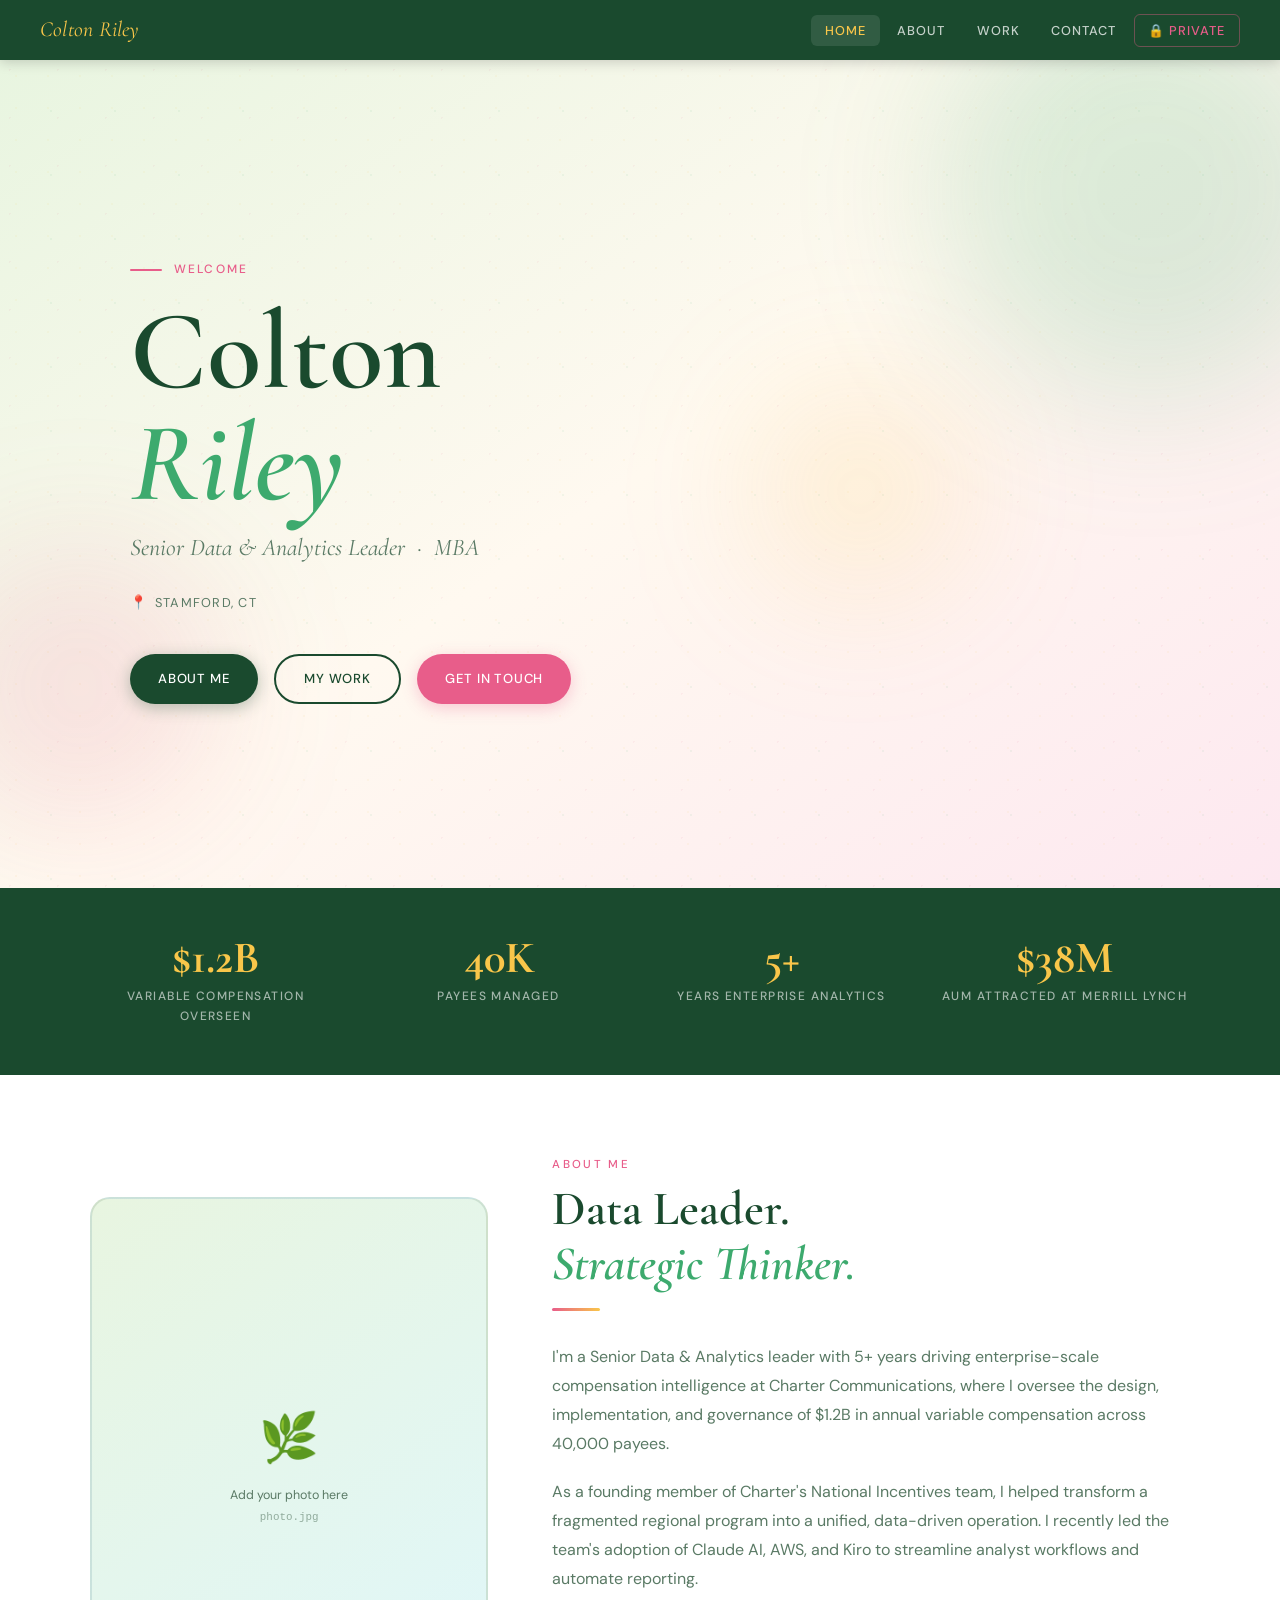
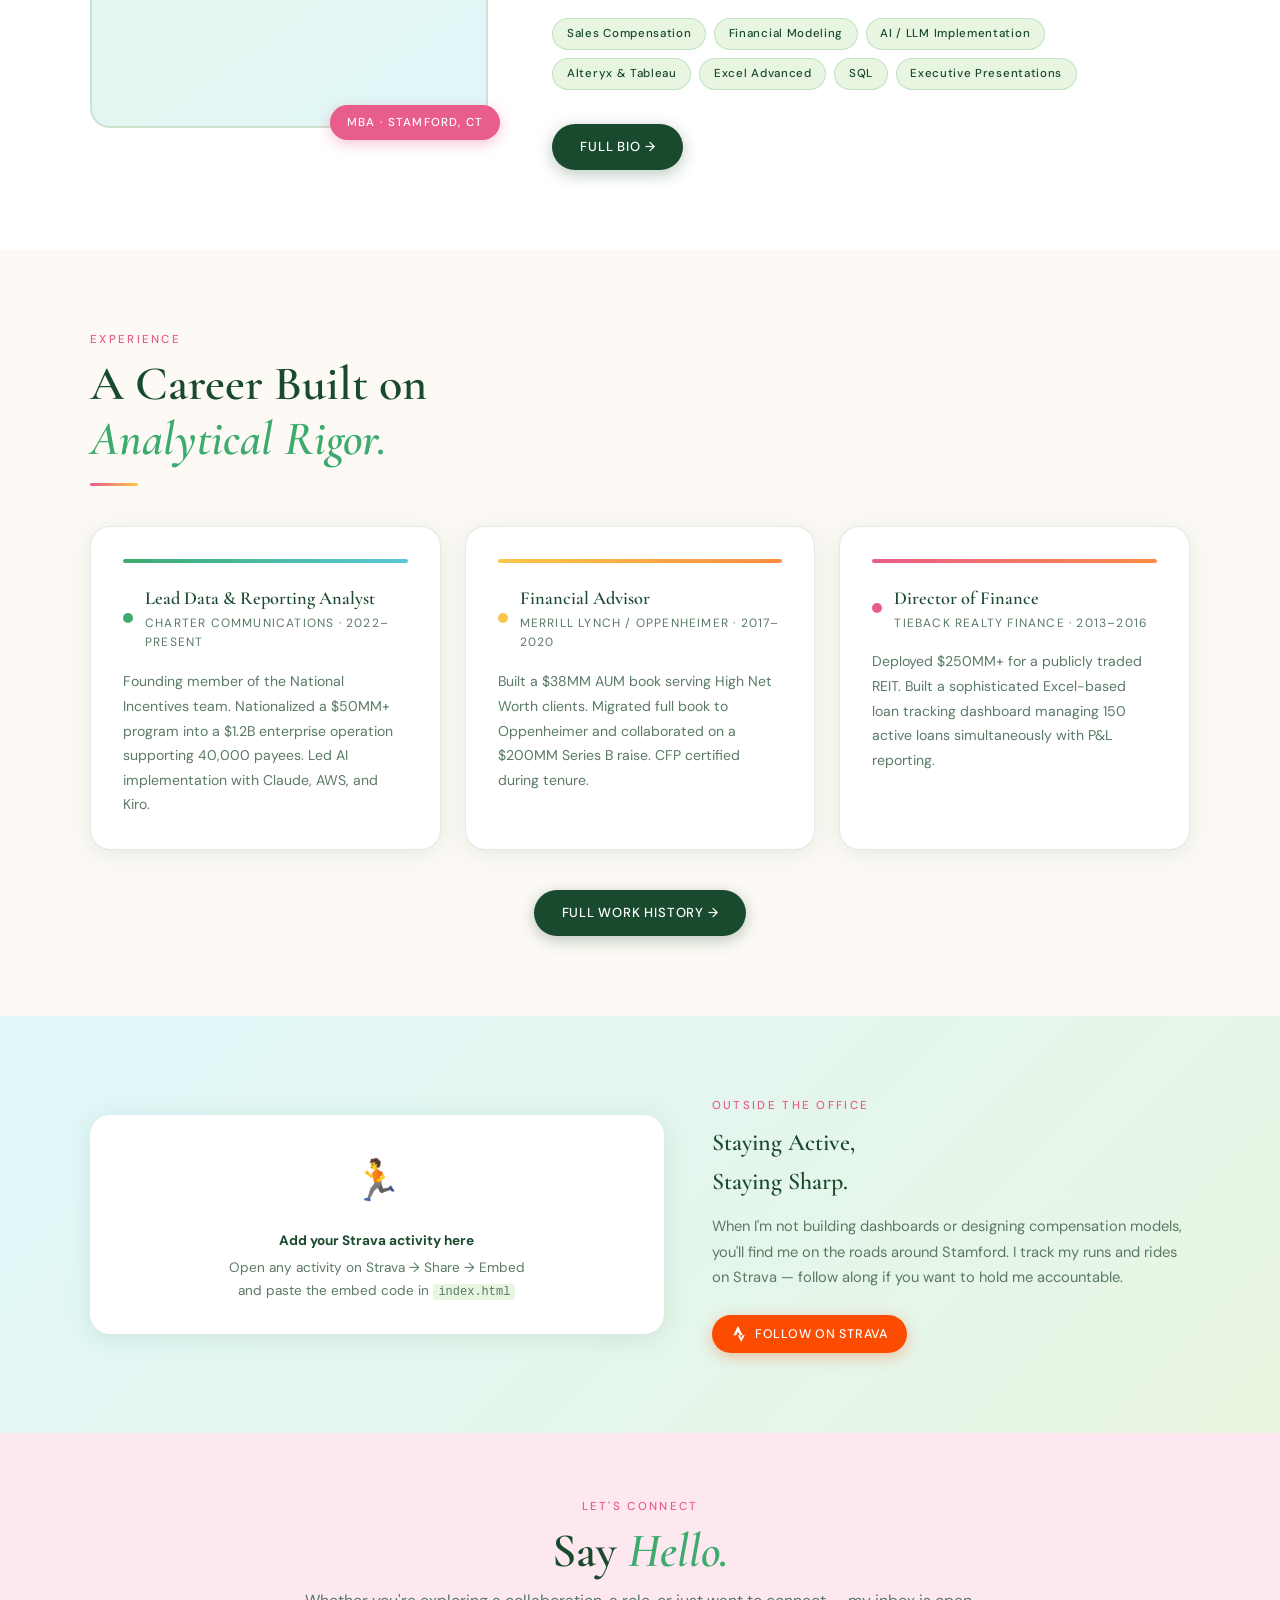
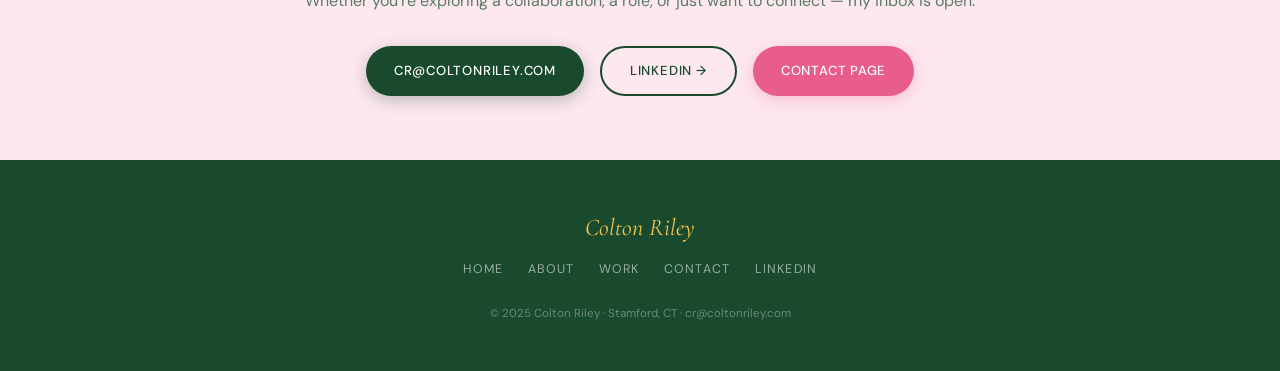
==== index.html @ 373ed64a "Add files via upload" ====
<!DOCTYPE html>
<html lang="en">
<head>
  <meta charset="UTF-8" />
  <meta name="viewport" content="width=device-width, initial-scale=1.0" />
  <title>Colton Riley — Data & Analytics Leader</title>
  <meta name="description" content="Colton Riley, MBA — Senior Data & Analytics Leader, Sales Compensation Strategy, AI Implementation. Based in Stamford, CT." />
  <link rel="stylesheet" href="style.css" />
  <style>
    /* Homepage-specific */
    .home-about {
      background: white;
    }
    .about-grid {
      display: grid;
      grid-template-columns: 1fr 1.6fr;
      gap: 4rem;
      align-items: center;
    }
    .about-photo-block {
      position: relative;
    }
    .about-photo-placeholder {
      aspect-ratio: 3/4;
      background: linear-gradient(145deg, var(--mint-lt), var(--aqua-lt));
      border-radius: var(--radius-lg);
      border: 2px solid var(--border);
      display: flex;
      flex-direction: column;
      align-items: center;
      justify-content: center;
      color: var(--muted);
      font-size: 0.8rem;
      text-align: center;
      gap: 0.5rem;
      overflow: hidden;
      position: relative;
    }
    .about-photo-placeholder img {
      width: 100%;
      height: 100%;
      object-fit: cover;
      object-position: center top;
    }
    .about-photo-tag {
      position: absolute;
      bottom: -12px;
      right: -12px;
      background: var(--pink);
      color: white;
      font-size: 0.72rem;
      font-weight: 500;
      letter-spacing: 0.1em;
      text-transform: uppercase;
      padding: 0.5rem 1.1rem;
      border-radius: 50px;
      box-shadow: 0 4px 14px rgba(232,93,138,0.35);
    }
    .about-text p {
      color: var(--muted);
      font-size: 1rem;
      margin-bottom: 1.25rem;
      line-height: 1.8;
    }
    .competency-chips {
      display: flex;
      flex-wrap: wrap;
      gap: 0.5rem;
      margin-top: 1.5rem;
    }
    .chip {
      font-size: 0.72rem;
      font-weight: 500;
      letter-spacing: 0.06em;
      padding: 0.35rem 0.85rem;
      border-radius: 50px;
      background: var(--mint-lt);
      color: var(--palm);
      border: 1px solid rgba(61,170,110,0.25);
    }

    /* Work preview */
    .work-section { background: var(--cream); }
    .work-grid {
      display: grid;
      grid-template-columns: repeat(auto-fit, minmax(300px, 1fr));
      gap: 1.5rem;
      margin-top: 2.5rem;
    }
    .work-card { background: white; }
    .work-card-header {
      display: flex;
      align-items: center;
      gap: 0.75rem;
      margin-bottom: 1rem;
    }
    .company-dot {
      width: 10px;
      height: 10px;
      border-radius: 50%;
      flex-shrink: 0;
    }
    .work-card h3 {
      font-family: var(--font-serif);
      font-size: 1.15rem;
      font-weight: 600;
      color: var(--palm);
    }
    .work-card .company {
      font-size: 0.75rem;
      color: var(--muted);
      text-transform: uppercase;
      letter-spacing: 0.1em;
    }
    .work-card p {
      font-size: 0.88rem;
      color: var(--muted);
      line-height: 1.75;
    }

    /* Strava section */
    .strava-section {
      background: linear-gradient(135deg, var(--aqua-lt) 0%, var(--mint-lt) 100%);
    }
    .strava-inner {
      display: grid;
      grid-template-columns: 1.2fr 1fr;
      gap: 3rem;
      align-items: center;
    }
    .strava-embed-wrap {
      border-radius: var(--radius-lg);
      overflow: hidden;
      box-shadow: var(--shadow);
    }
    .strava-info h3 {
      font-family: var(--font-serif);
      font-size: 1.5rem;
      font-weight: 600;
      color: var(--palm);
      margin-bottom: 0.75rem;
    }
    .strava-info p {
      color: var(--muted);
      font-size: 0.92rem;
      line-height: 1.75;
      margin-bottom: 1.5rem;
    }
    .strava-badge {
      display: inline-flex;
      align-items: center;
      gap: 0.5rem;
      background: #fc4c02;
      color: white;
      font-size: 0.78rem;
      font-weight: 500;
      letter-spacing: 0.06em;
      text-transform: uppercase;
      padding: 0.55rem 1.2rem;
      border-radius: 50px;
      text-decoration: none;
      transition: transform 0.18s, box-shadow 0.18s;
      box-shadow: 0 4px 14px rgba(252,76,2,0.3);
    }
    .strava-badge:hover { transform: translateY(-2px); box-shadow: 0 8px 22px rgba(252,76,2,0.35); }

    /* Contact strip */
    .contact-strip {
      background: var(--pink-lt);
      padding: 4rem 2.5rem;
      text-align: center;
    }
    .contact-strip .section-title { margin-bottom: 0.5rem; }
    .contact-strip p { color: var(--muted); margin-bottom: 2rem; font-size: 1rem; }
    .contact-links {
      display: flex;
      gap: 1rem;
      justify-content: center;
      flex-wrap: wrap;
    }

    @media (max-width: 900px) {
      .about-grid { grid-template-columns: 1fr; gap: 2rem; }
      .strava-inner { grid-template-columns: 1fr; }
    }
  </style>
</head>
<body>

<!-- ── NAV ─────────────────────────────────────────────────── -->
<nav>
  <a href="index.html" class="nav-logo">Colton Riley</a>
  <button class="nav-burger" id="burger" aria-label="Menu">
    <span></span><span></span><span></span>
  </button>
  <ul class="nav-links" id="nav-links">
    <li><a href="index.html" class="active">Home</a></li>
    <li><a href="about.html">About</a></li>
    <li><a href="work.html">Work</a></li>
    <li><a href="contact.html">Contact</a></li>
    <li class="nav-private"><a href="private.html">🔒 Private</a></li>
  </ul>
</nav>

<!-- ── HERO ────────────────────────────────────────────────── -->
<section class="hero">
  <div class="hero-bg-pattern"></div>
  <div class="hero-accent hero-accent-1"></div>
  <div class="hero-accent hero-accent-2"></div>
  <div class="hero-accent hero-accent-3"></div>
  <div class="hero-content">
    <div class="hero-eyebrow">Welcome</div>
    <h1 class="hero-name">Colton<br><em>Riley</em></h1>
    <p class="hero-title">Senior Data & Analytics Leader &nbsp;·&nbsp; MBA</p>
    <p class="hero-location">Stamford, CT</p>
    <div class="hero-ctas">
      <a href="about.html" class="btn btn-primary">About Me</a>
      <a href="work.html" class="btn btn-outline">My Work</a>
      <a href="contact.html" class="btn btn-pink">Get In Touch</a>
    </div>
  </div>
</section>

<!-- ── STAT STRIP ────────────────────────────────────────────── -->
<div class="stat-strip">
  <div class="stat-grid">
    <div>
      <div class="stat-value">$1.2B</div>
      <div class="stat-label">Variable Compensation Overseen</div>
    </div>
    <div>
      <div class="stat-value">40K</div>
      <div class="stat-label">Payees Managed</div>
    </div>
    <div>
      <div class="stat-value">5+</div>
      <div class="stat-label">Years Enterprise Analytics</div>
    </div>
    <div>
      <div class="stat-value">$38M</div>
      <div class="stat-label">AUM Attracted at Merrill Lynch</div>
    </div>
  </div>
</div>

<!-- ── ABOUT PREVIEW ─────────────────────────────────────────── -->
<section class="home-about">
  <div class="section-inner">
    <div class="about-grid">
      <div class="about-photo-block">
        <div class="about-photo-placeholder">
          <!-- Replace src below with your photo: <img src="photo.jpg" alt="Colton Riley" /> -->
          <span style="font-size:3rem;">🌿</span>
          <span style="color:var(--muted);font-size:0.78rem;">Add your photo here<br><code style="font-size:0.68rem;opacity:0.6;">photo.jpg</code></span>
        </div>
        <div class="about-photo-tag">MBA · Stamford, CT</div>
      </div>
      <div class="about-text">
        <div class="section-label">About Me</div>
        <h2 class="section-title">Data Leader.<br><em>Strategic Thinker.</em></h2>
        <div class="divider"></div>
        <p>I'm a Senior Data & Analytics leader with 5+ years driving enterprise-scale compensation intelligence at Charter Communications, where I oversee the design, implementation, and governance of $1.2B in annual variable compensation across 40,000 payees.</p>
        <p>As a founding member of Charter's National Incentives team, I helped transform a fragmented regional program into a unified, data-driven operation. I recently led the team's adoption of Claude AI, AWS, and Kiro to streamline analyst workflows and automate reporting.</p>
        <div class="competency-chips">
          <span class="chip">Sales Compensation</span>
          <span class="chip">Financial Modeling</span>
          <span class="chip">AI / LLM Implementation</span>
          <span class="chip">Alteryx & Tableau</span>
          <span class="chip">Excel Advanced</span>
          <span class="chip">SQL</span>
          <span class="chip">Executive Presentations</span>
        </div>
        <br>
        <a href="about.html" class="btn btn-primary" style="margin-top:0.5rem;">Full Bio →</a>
      </div>
    </div>
  </div>
</section>

<!-- ── WORK PREVIEW ──────────────────────────────────────────── -->
<section class="work-section">
  <div class="section-inner">
    <div class="section-label">Experience</div>
    <h2 class="section-title">A Career Built on<br><em>Analytical Rigor.</em></h2>
    <div class="divider"></div>
    <div class="work-grid">
      <div class="card work-card">
        <div class="card-accent-bar" style="background: linear-gradient(90deg, var(--mint), var(--aqua));"></div>
        <div class="work-card-header">
          <div class="company-dot" style="background:var(--mint);"></div>
          <div>
            <h3>Lead Data & Reporting Analyst</h3>
            <div class="company">Charter Communications · 2022–Present</div>
          </div>
        </div>
        <p>Founding member of the National Incentives team. Nationalized a $50MM+ program into a $1.2B enterprise operation supporting 40,000 payees. Led AI implementation with Claude, AWS, and Kiro.</p>
      </div>
      <div class="card work-card">
        <div class="card-accent-bar" style="background: linear-gradient(90deg, var(--gold), var(--mango));"></div>
        <div class="work-card-header">
          <div class="company-dot" style="background:var(--gold);"></div>
          <div>
            <h3>Financial Advisor</h3>
            <div class="company">Merrill Lynch / Oppenheimer · 2017–2020</div>
          </div>
        </div>
        <p>Built a $38MM AUM book serving High Net Worth clients. Migrated full book to Oppenheimer and collaborated on a $200MM Series B raise. CFP certified during tenure.</p>
      </div>
      <div class="card work-card">
        <div class="card-accent-bar" style="background: linear-gradient(90deg, var(--pink), var(--mango));"></div>
        <div class="work-card-header">
          <div class="company-dot" style="background:var(--pink);"></div>
          <div>
            <h3>Director of Finance</h3>
            <div class="company">Tieback Realty Finance · 2013–2016</div>
          </div>
        </div>
        <p>Deployed $250MM+ for a publicly traded REIT. Built a sophisticated Excel-based loan tracking dashboard managing 150 active loans simultaneously with P&L reporting.</p>
      </div>
    </div>
    <div style="text-align:center; margin-top:2.5rem;">
      <a href="work.html" class="btn btn-primary">Full Work History →</a>
    </div>
  </div>
</section>

<!-- ── STRAVA SECTION ─────────────────────────────────────────── -->
<section class="strava-section">
  <div class="section-inner">
    <div class="strava-inner">
      <div class="strava-embed-wrap">
        <!-- 
          STRAVA EMBED INSTRUCTIONS:
          1. Go to strava.com and open a recent activity
          2. Click the "..." menu → "Share Activity" → "Embed"
          3. Copy the embed code and paste it below, replacing this placeholder div
          
          Example of what the embed code looks like:
          <div class="strava-embed-placeholder" data-embed-type="activity" data-embed-id="YOUR_ACTIVITY_ID" data-style="standard"></div>
          <script src="https://strava-embeds.com/embed.js"></script>
        -->
        <div style="background:white; padding:2rem; border-radius:var(--radius-lg); text-align:center; min-height:200px; display:flex; flex-direction:column; align-items:center; justify-content:center; gap:1rem; color:var(--muted);">
          <div style="font-size:2.5rem;">🏃</div>
          <div style="font-size:0.85rem; line-height:1.7;">
            <strong style="color:var(--palm); display:block; margin-bottom:0.25rem;">Add your Strava activity here</strong>
            Open any activity on Strava → Share → Embed<br>
            and paste the embed code in <code style="font-size:0.75rem; background:var(--mint-lt); padding:1px 5px; border-radius:3px;">index.html</code>
          </div>
        </div>
      </div>
      <div class="strava-info">
        <div class="section-label">Outside the Office</div>
        <h3>Staying Active,<br>Staying Sharp.</h3>
        <p>When I'm not building dashboards or designing compensation models, you'll find me on the roads around Stamford. I track my runs and rides on Strava — follow along if you want to hold me accountable.</p>
        <a href="https://www.strava.com" target="_blank" class="strava-badge" rel="noopener">
          <svg width="16" height="16" viewBox="0 0 24 24" fill="currentColor"><path d="M15.387 17.944l-2.089-4.116h-3.065L15.387 24l5.15-10.172h-3.066m-7.008-5.599l2.836 5.598h4.172L10.463 0l-7 13.828h4.169"/></svg>
          Follow on Strava
        </a>
      </div>
    </div>
  </div>
</section>

<!-- ── CONTACT STRIP ──────────────────────────────────────────── -->
<div class="contact-strip">
  <div class="section-inner">
    <div class="section-label">Let's Connect</div>
    <h2 class="section-title">Say <em>Hello.</em></h2>
    <p>Whether you're exploring a collaboration, a role, or just want to connect — my inbox is open.</p>
    <div class="contact-links">
      <a href="mailto:cr@coltonriley.com" class="btn btn-primary">cr@coltonriley.com</a>
      <a href="https://linkedin.com/in/coltonriley" target="_blank" class="btn btn-outline" rel="noopener">LinkedIn →</a>
      <a href="contact.html" class="btn btn-pink">Contact Page</a>
    </div>
  </div>
</div>

<!-- ── FOOTER ─────────────────────────────────────────────────── -->
<footer>
  <div class="footer-inner">
    <div class="footer-name">Colton Riley</div>
    <div class="footer-links">
      <a href="index.html">Home</a>
      <a href="about.html">About</a>
      <a href="work.html">Work</a>
      <a href="contact.html">Contact</a>
      <a href="https://linkedin.com/in/coltonriley" target="_blank" rel="noopener">LinkedIn</a>
    </div>
    <div class="footer-copy">© 2025 Colton Riley · Stamford, CT · cr@coltonriley.com</div>
  </div>
</footer>

<script>
  const burger = document.getElementById('burger');
  const navLinks = document.getElementById('nav-links');
  burger.addEventListener('click', () => navLinks.classList.toggle('open'));

  // Set active nav link
  const current = location.pathname.split('/').pop() || 'index.html';
  document.querySelectorAll('.nav-links a').forEach(a => {
    const href = a.getAttribute('href');
    if (href === current || (current === '' && href === 'index.html')) {
      a.classList.add('active');
    } else {
      a.classList.remove('active');
    }
  });
</script>
</body>
</html>
---- style.css ----
@import url('https://fonts.googleapis.com/css2?family=Cormorant+Garamond:ital,wght@0,400;0,600;0,700;1,400;1,600&family=DM+Sans:opsz,wght@9..40,300;9..40,400;9..40,500&display=swap');

/* ── TOKENS ────────────────────────────────────────────────── */
:root {
  --palm:    #1a4a2e;
  --palm-lt: #2d7a50;
  --mint:    #3daa6e;
  --mint-lt: #e8f5e0;
  --pink:    #e85d8a;
  --pink-lt: #fde8f0;
  --gold:    #f9c64a;
  --gold-lt: #fff9e0;
  --aqua:    #5bc8d8;
  --aqua-lt: #e0f7fa;
  --mango:   #ff8c42;
  --cream:   #fdfaf5;
  --text:    #1c2b22;
  --muted:   #5a7a65;
  --border:  rgba(26,74,46,0.12);

  --font-serif: 'Cormorant Garamond', Georgia, serif;
  --font-sans:  'DM Sans', system-ui, sans-serif;
  --radius:     12px;
  --radius-lg:  20px;
  --shadow:     0 4px 24px rgba(26,74,46,0.10);
}

/* ── RESET ─────────────────────────────────────────────────── */
*, *::before, *::after { box-sizing: border-box; margin: 0; padding: 0; }
html { scroll-behavior: smooth; }
body {
  font-family: var(--font-sans);
  background: var(--cream);
  color: var(--text);
  line-height: 1.65;
  overflow-x: hidden;
}
img { max-width: 100%; display: block; }
a { color: inherit; text-decoration: none; }

/* ── NAV ────────────────────────────────────────────────────── */
nav {
  position: sticky;
  top: 0;
  z-index: 100;
  background: var(--palm);
  display: flex;
  align-items: center;
  justify-content: space-between;
  padding: 0 2.5rem;
  height: 60px;
  box-shadow: 0 2px 12px rgba(0,0,0,0.18);
}
.nav-logo {
  font-family: var(--font-serif);
  font-size: 1.35rem;
  font-style: italic;
  color: var(--gold);
  letter-spacing: 0.01em;
}
.nav-links {
  display: flex;
  gap: 0.25rem;
  list-style: none;
  align-items: center;
}
.nav-links a {
  color: rgba(255,255,255,0.75);
  font-size: 0.8rem;
  font-weight: 500;
  letter-spacing: 0.08em;
  text-transform: uppercase;
  padding: 0.45rem 0.85rem;
  border-radius: 6px;
  transition: background 0.2s, color 0.2s;
}
.nav-links a:hover,
.nav-links a.active {
  background: rgba(255,255,255,0.1);
  color: var(--gold);
}
.nav-links .nav-private a {
  color: var(--pink);
  border: 1px solid rgba(232,93,138,0.4);
}
.nav-links .nav-private a:hover {
  background: rgba(232,93,138,0.15);
  color: var(--pink);
}
.nav-burger {
  display: none;
  flex-direction: column;
  gap: 5px;
  cursor: pointer;
  background: none;
  border: none;
  padding: 4px;
}
.nav-burger span {
  display: block;
  width: 22px;
  height: 2px;
  background: rgba(255,255,255,0.8);
  border-radius: 2px;
  transition: 0.3s;
}

/* ── HERO ────────────────────────────────────────────────────── */
.hero {
  min-height: 92vh;
  display: flex;
  align-items: center;
  position: relative;
  overflow: hidden;
  background: linear-gradient(145deg, var(--mint-lt) 0%, #fff9f0 50%, var(--pink-lt) 100%);
}
.hero-bg-pattern {
  position: absolute;
  inset: 0;
  opacity: 0.06;
  background-image:
    radial-gradient(circle at 20% 20%, var(--pink) 1px, transparent 1px),
    radial-gradient(circle at 80% 80%, var(--mint) 1px, transparent 1px),
    radial-gradient(circle at 50% 50%, var(--gold) 1px, transparent 1px);
  background-size: 48px 48px, 64px 64px, 32px 32px;
}
.hero-accent {
  position: absolute;
  border-radius: 50%;
  filter: blur(70px);
  pointer-events: none;
}
.hero-accent-1 {
  width: 420px; height: 420px;
  background: rgba(61,170,110,0.18);
  top: -80px; right: -80px;
}
.hero-accent-2 {
  width: 280px; height: 280px;
  background: rgba(232,93,138,0.14);
  bottom: 60px; left: -60px;
}
.hero-accent-3 {
  width: 200px; height: 200px;
  background: rgba(249,198,74,0.18);
  top: 40%; right: 25%;
}
.hero-content {
  position: relative;
  z-index: 1;
  padding: 5rem 2.5rem 4rem;
  max-width: 1100px;
  margin: 0 auto;
  width: 100%;
}
.hero-eyebrow {
  font-size: 0.75rem;
  font-weight: 500;
  letter-spacing: 0.18em;
  text-transform: uppercase;
  color: var(--pink);
  margin-bottom: 1rem;
  display: flex;
  align-items: center;
  gap: 0.75rem;
}
.hero-eyebrow::before {
  content: '';
  display: block;
  width: 32px;
  height: 2px;
  background: var(--pink);
  border-radius: 2px;
}
.hero-name {
  font-family: var(--font-serif);
  font-size: clamp(3.5rem, 9vw, 7rem);
  font-weight: 600;
  line-height: 1.0;
  color: var(--palm);
  margin-bottom: 0.5rem;
}
.hero-name em {
  font-style: italic;
  color: var(--mint);
}
.hero-title {
  font-family: var(--font-serif);
  font-size: clamp(1.1rem, 2.5vw, 1.5rem);
  font-weight: 400;
  font-style: italic;
  color: var(--muted);
  margin-bottom: 1.5rem;
}
.hero-location {
  font-size: 0.8rem;
  color: var(--muted);
  letter-spacing: 0.1em;
  text-transform: uppercase;
  margin-bottom: 2.5rem;
  display: flex;
  align-items: center;
  gap: 0.4rem;
}
.hero-location::before {
  content: '📍';
  font-size: 0.85rem;
}
.hero-ctas {
  display: flex;
  gap: 1rem;
  flex-wrap: wrap;
}
.btn {
  display: inline-flex;
  align-items: center;
  gap: 0.5rem;
  font-family: var(--font-sans);
  font-size: 0.82rem;
  font-weight: 500;
  letter-spacing: 0.06em;
  text-transform: uppercase;
  padding: 0.75rem 1.75rem;
  border-radius: 50px;
  transition: transform 0.18s, box-shadow 0.18s, background 0.18s;
  cursor: pointer;
  border: none;
}
.btn:hover { transform: translateY(-2px); }
.btn-primary {
  background: var(--palm);
  color: white;
  box-shadow: 0 4px 16px rgba(26,74,46,0.3);
}
.btn-primary:hover { box-shadow: 0 8px 24px rgba(26,74,46,0.35); }
.btn-outline {
  background: transparent;
  color: var(--palm);
  border: 2px solid var(--palm);
}
.btn-outline:hover { background: var(--palm); color: white; }
.btn-pink {
  background: var(--pink);
  color: white;
  box-shadow: 0 4px 16px rgba(232,93,138,0.3);
}
.btn-pink:hover { box-shadow: 0 8px 24px rgba(232,93,138,0.4); }

/* ── SECTIONS ───────────────────────────────────────────────── */
section { padding: 5rem 2.5rem; }
.section-inner { max-width: 1100px; margin: 0 auto; }
.section-label {
  font-size: 0.72rem;
  font-weight: 500;
  letter-spacing: 0.2em;
  text-transform: uppercase;
  color: var(--pink);
  margin-bottom: 0.5rem;
}
.section-title {
  font-family: var(--font-serif);
  font-size: clamp(2rem, 4vw, 3rem);
  font-weight: 600;
  color: var(--palm);
  margin-bottom: 1rem;
  line-height: 1.15;
}
.section-title em { font-style: italic; color: var(--mint); }
.divider {
  width: 48px;
  height: 3px;
  border-radius: 3px;
  background: linear-gradient(90deg, var(--pink), var(--gold));
  margin-bottom: 2rem;
}

/* ── STAT STRIP ─────────────────────────────────────────────── */
.stat-strip {
  background: var(--palm);
  padding: 3rem 2.5rem;
}
.stat-grid {
  max-width: 1100px;
  margin: 0 auto;
  display: grid;
  grid-template-columns: repeat(auto-fit, minmax(180px, 1fr));
  gap: 2rem;
  text-align: center;
}
.stat-value {
  font-family: var(--font-serif);
  font-size: 2.8rem;
  font-weight: 700;
  color: var(--gold);
  line-height: 1;
  margin-bottom: 0.4rem;
}
.stat-label {
  font-size: 0.75rem;
  font-weight: 500;
  letter-spacing: 0.12em;
  text-transform: uppercase;
  color: rgba(255,255,255,0.6);
}

/* ── CARDS ───────────────────────────────────────────────────── */
.card {
  background: white;
  border-radius: var(--radius-lg);
  border: 1px solid var(--border);
  padding: 2rem;
  box-shadow: var(--shadow);
  transition: transform 0.22s, box-shadow 0.22s;
}
.card:hover { transform: translateY(-4px); box-shadow: 0 12px 36px rgba(26,74,46,0.14); }
.card-accent-bar {
  height: 4px;
  border-radius: 4px;
  margin-bottom: 1.25rem;
}
.card-tag {
  display: inline-block;
  font-size: 0.68rem;
  font-weight: 500;
  letter-spacing: 0.1em;
  text-transform: uppercase;
  padding: 0.25rem 0.65rem;
  border-radius: 50px;
  margin-bottom: 0.75rem;
}

/* ── FOOTER ─────────────────────────────────────────────────── */
footer {
  background: var(--palm);
  color: rgba(255,255,255,0.7);
  padding: 3rem 2.5rem;
  text-align: center;
}
.footer-inner { max-width: 1100px; margin: 0 auto; }
.footer-name {
  font-family: var(--font-serif);
  font-size: 1.5rem;
  font-style: italic;
  color: var(--gold);
  margin-bottom: 0.75rem;
}
.footer-links {
  display: flex;
  gap: 1.5rem;
  justify-content: center;
  margin-bottom: 1.5rem;
  flex-wrap: wrap;
}
.footer-links a {
  font-size: 0.78rem;
  letter-spacing: 0.1em;
  text-transform: uppercase;
  color: rgba(255,255,255,0.55);
  transition: color 0.2s;
}
.footer-links a:hover { color: var(--gold); }
.footer-copy {
  font-size: 0.72rem;
  color: rgba(255,255,255,0.35);
}

/* ── RESPONSIVE ─────────────────────────────────────────────── */
@media (max-width: 768px) {
  nav { padding: 0 1.25rem; }
  .nav-links {
    display: none;
    position: absolute;
    top: 60px;
    left: 0;
    right: 0;
    background: var(--palm);
    flex-direction: column;
    padding: 1rem 1.25rem 1.5rem;
    gap: 0.25rem;
    box-shadow: 0 8px 24px rgba(0,0,0,0.2);
  }
  .nav-links.open { display: flex; }
  .nav-links a { padding: 0.65rem 1rem; }
  .nav-burger { display: flex; }
  section { padding: 3.5rem 1.25rem; }
  .hero-content { padding: 3.5rem 1.25rem 3rem; }
  .stat-strip { padding: 2rem 1.25rem; }
}

/* ── PAGE HERO (inner pages) ────────────────────────────────── */
.page-hero {
  background: linear-gradient(135deg, var(--palm) 0%, #2d6b47 100%);
  padding: 4rem 2.5rem;
  position: relative;
  overflow: hidden;
}
.page-hero::after {
  content: '';
  position: absolute;
  right: -60px;
  top: -60px;
  width: 320px;
  height: 320px;
  border-radius: 50%;
  background: rgba(249,198,74,0.12);
}
.page-hero-inner { max-width: 1100px; margin: 0 auto; position: relative; z-index: 1; }
.page-hero-label {
  font-size: 0.72rem;
  letter-spacing: 0.2em;
  text-transform: uppercase;
  color: var(--gold);
  margin-bottom: 0.75rem;
}
.page-hero-title {
  font-family: var(--font-serif);
  font-size: clamp(2.5rem, 5vw, 4rem);
  font-weight: 600;
  color: white;
  line-height: 1.1;
}
.page-hero-title em { color: var(--gold); font-style: italic; }
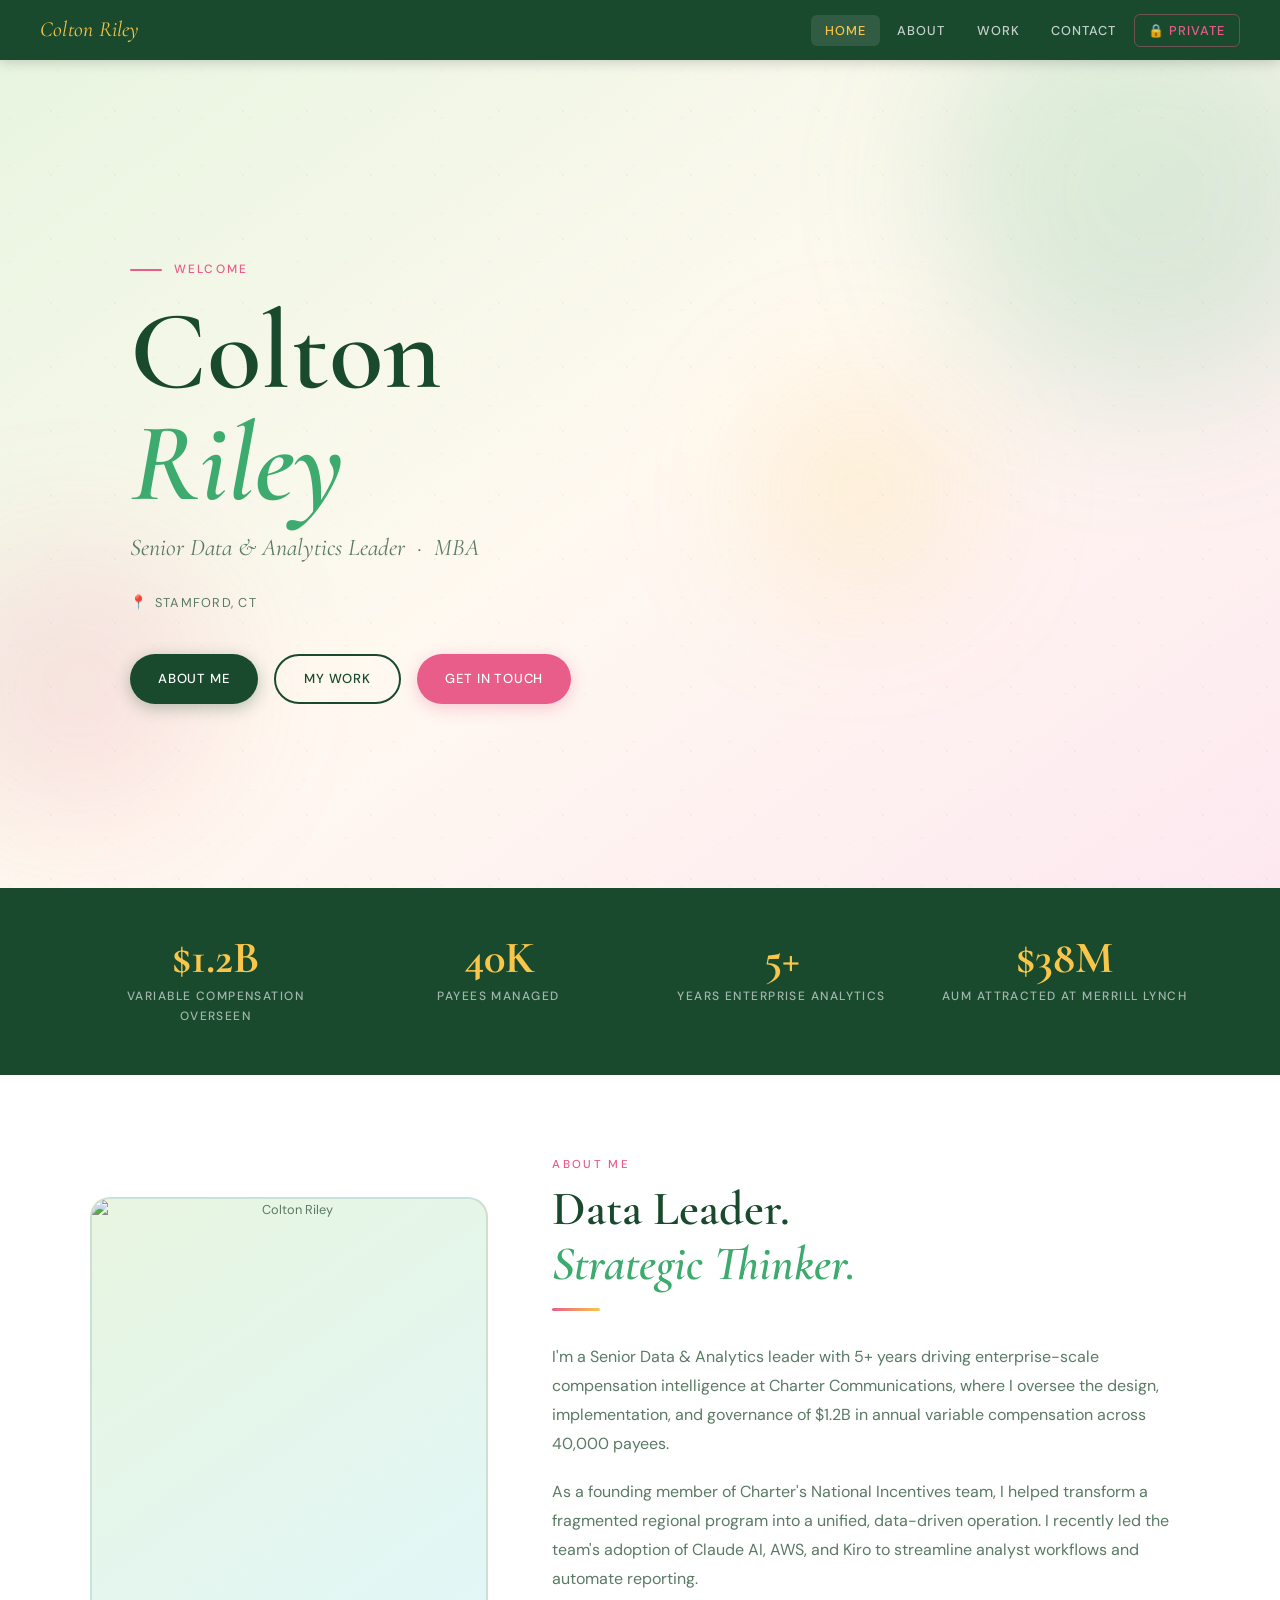
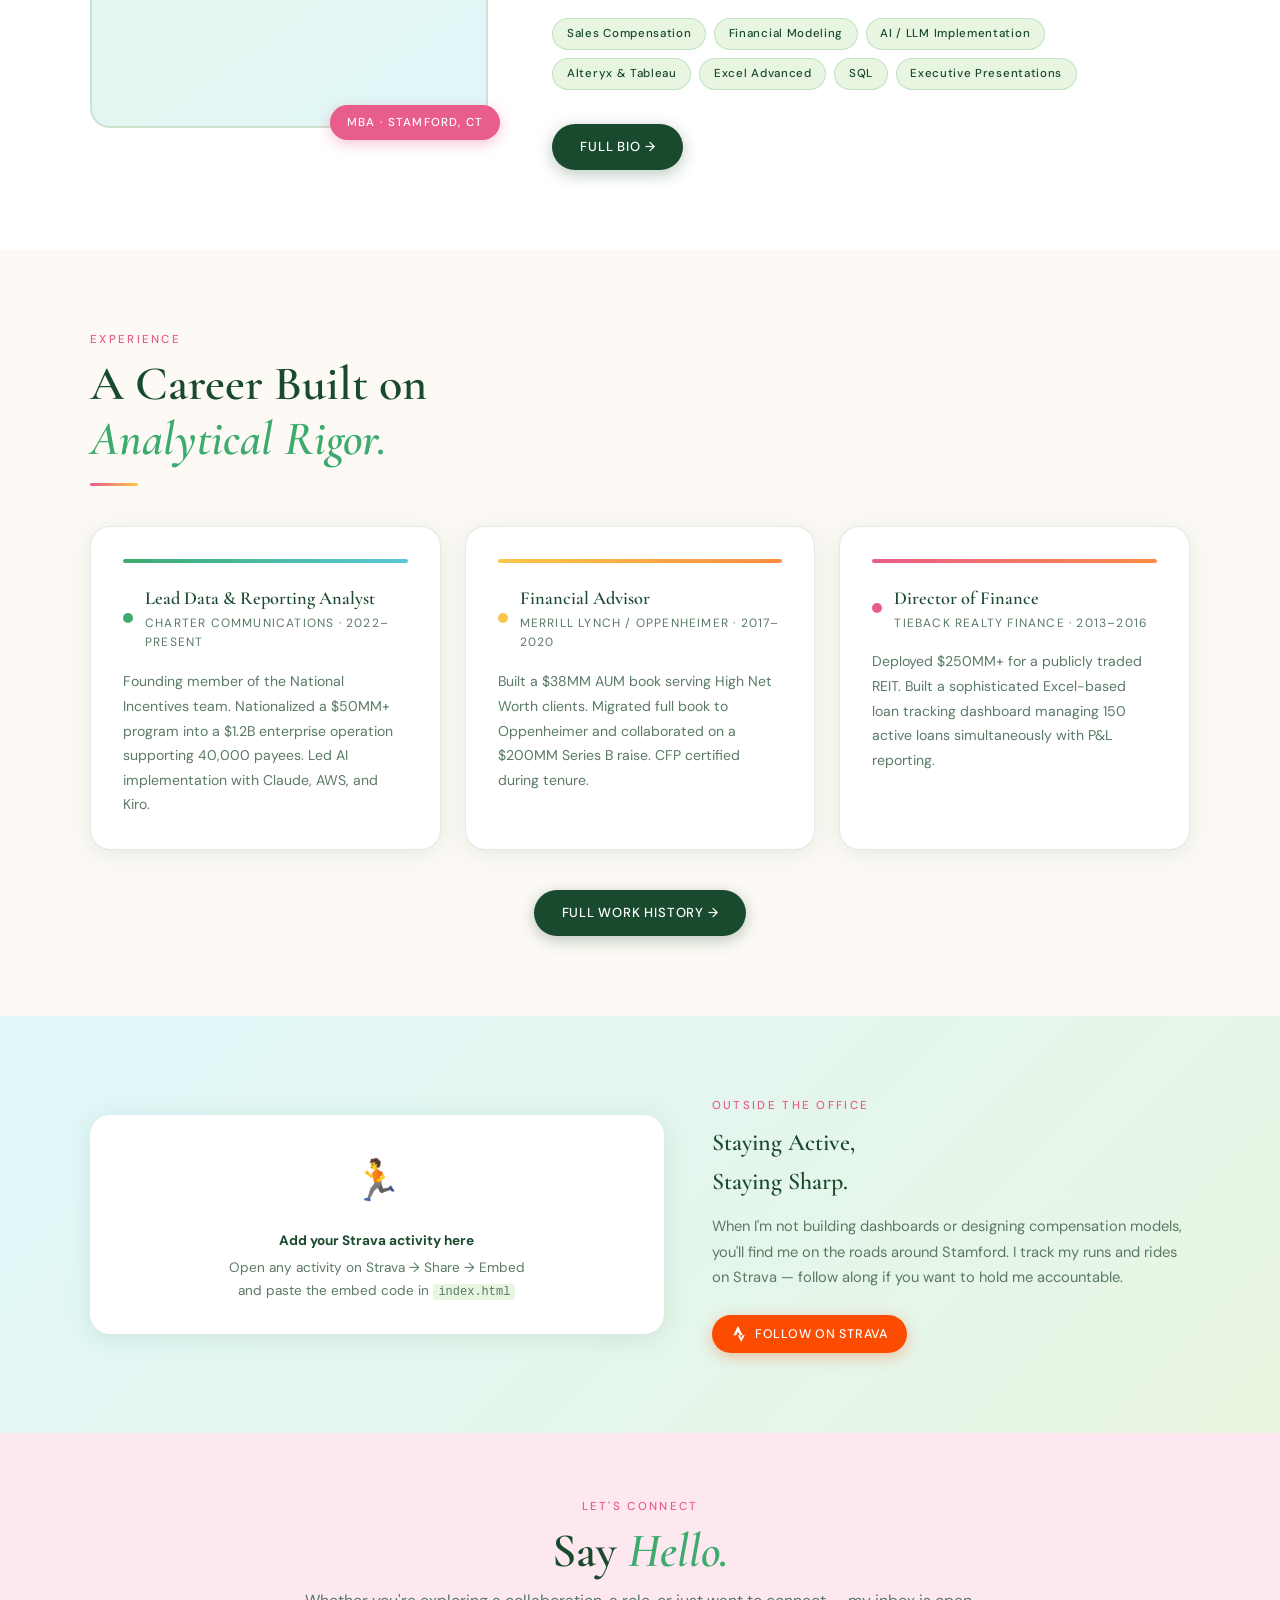
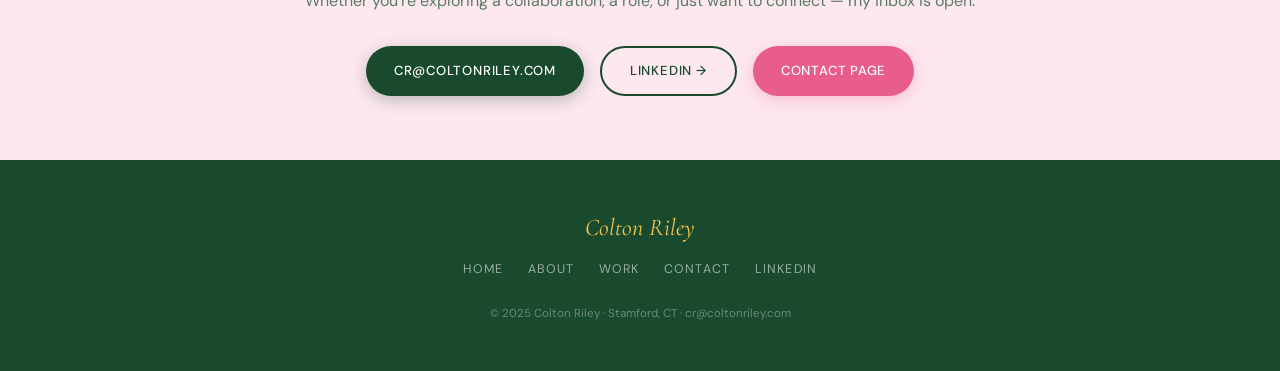
==== commit e258364f: "Replace placeholder with actual photo in index.html" ====
--- a/index.html
+++ b/index.html
@@ -249,9 +249,7 @@
     <div class="about-grid">
       <div class="about-photo-block">
         <div class="about-photo-placeholder">
-          <!-- Replace src below with your photo: <img src="photo.jpg" alt="Colton Riley" /> -->
-          <span style="font-size:3rem;">🌿</span>
-          <span style="color:var(--muted);font-size:0.78rem;">Add your photo here<br><code style="font-size:0.68rem;opacity:0.6;">photo.jpg</code></span>
+          <img src="photo.jpg" alt="Colton Riley" />
         </div>
         <div class="about-photo-tag">MBA · Stamford, CT</div>
       </div>
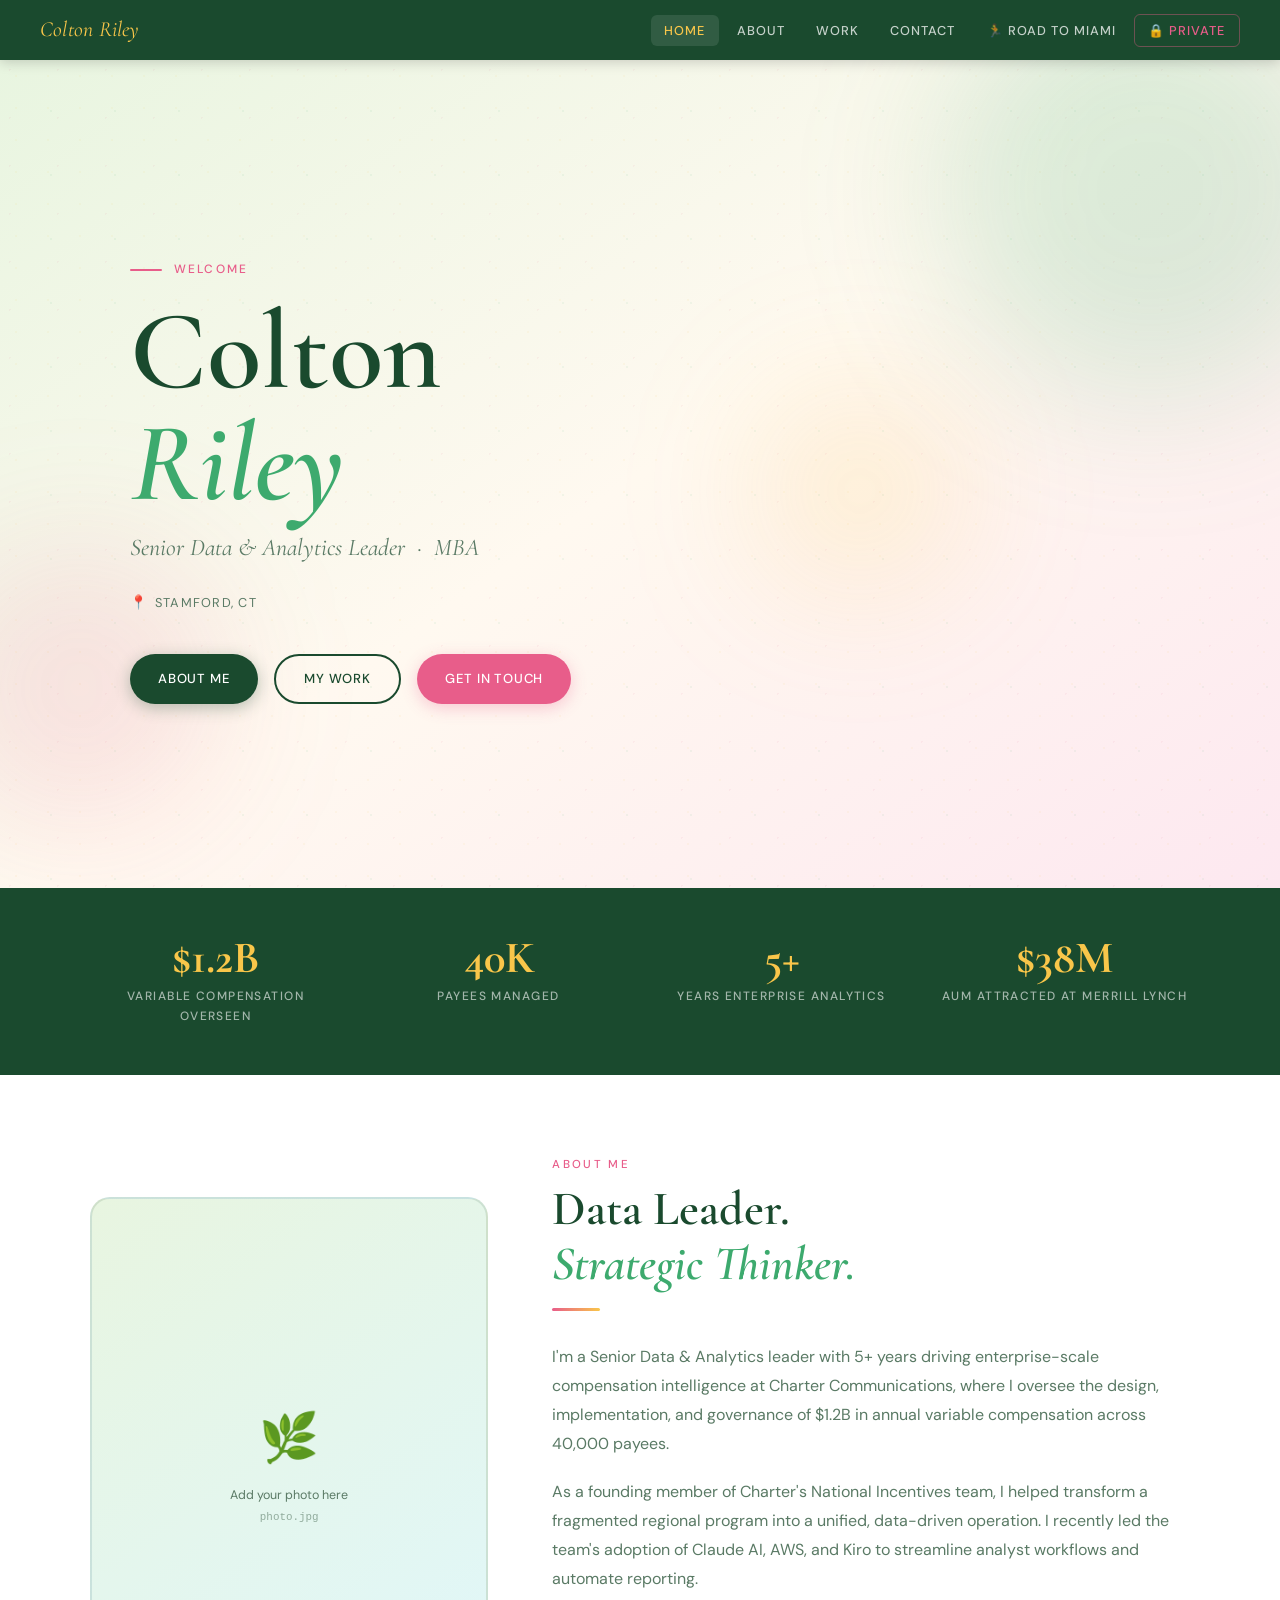
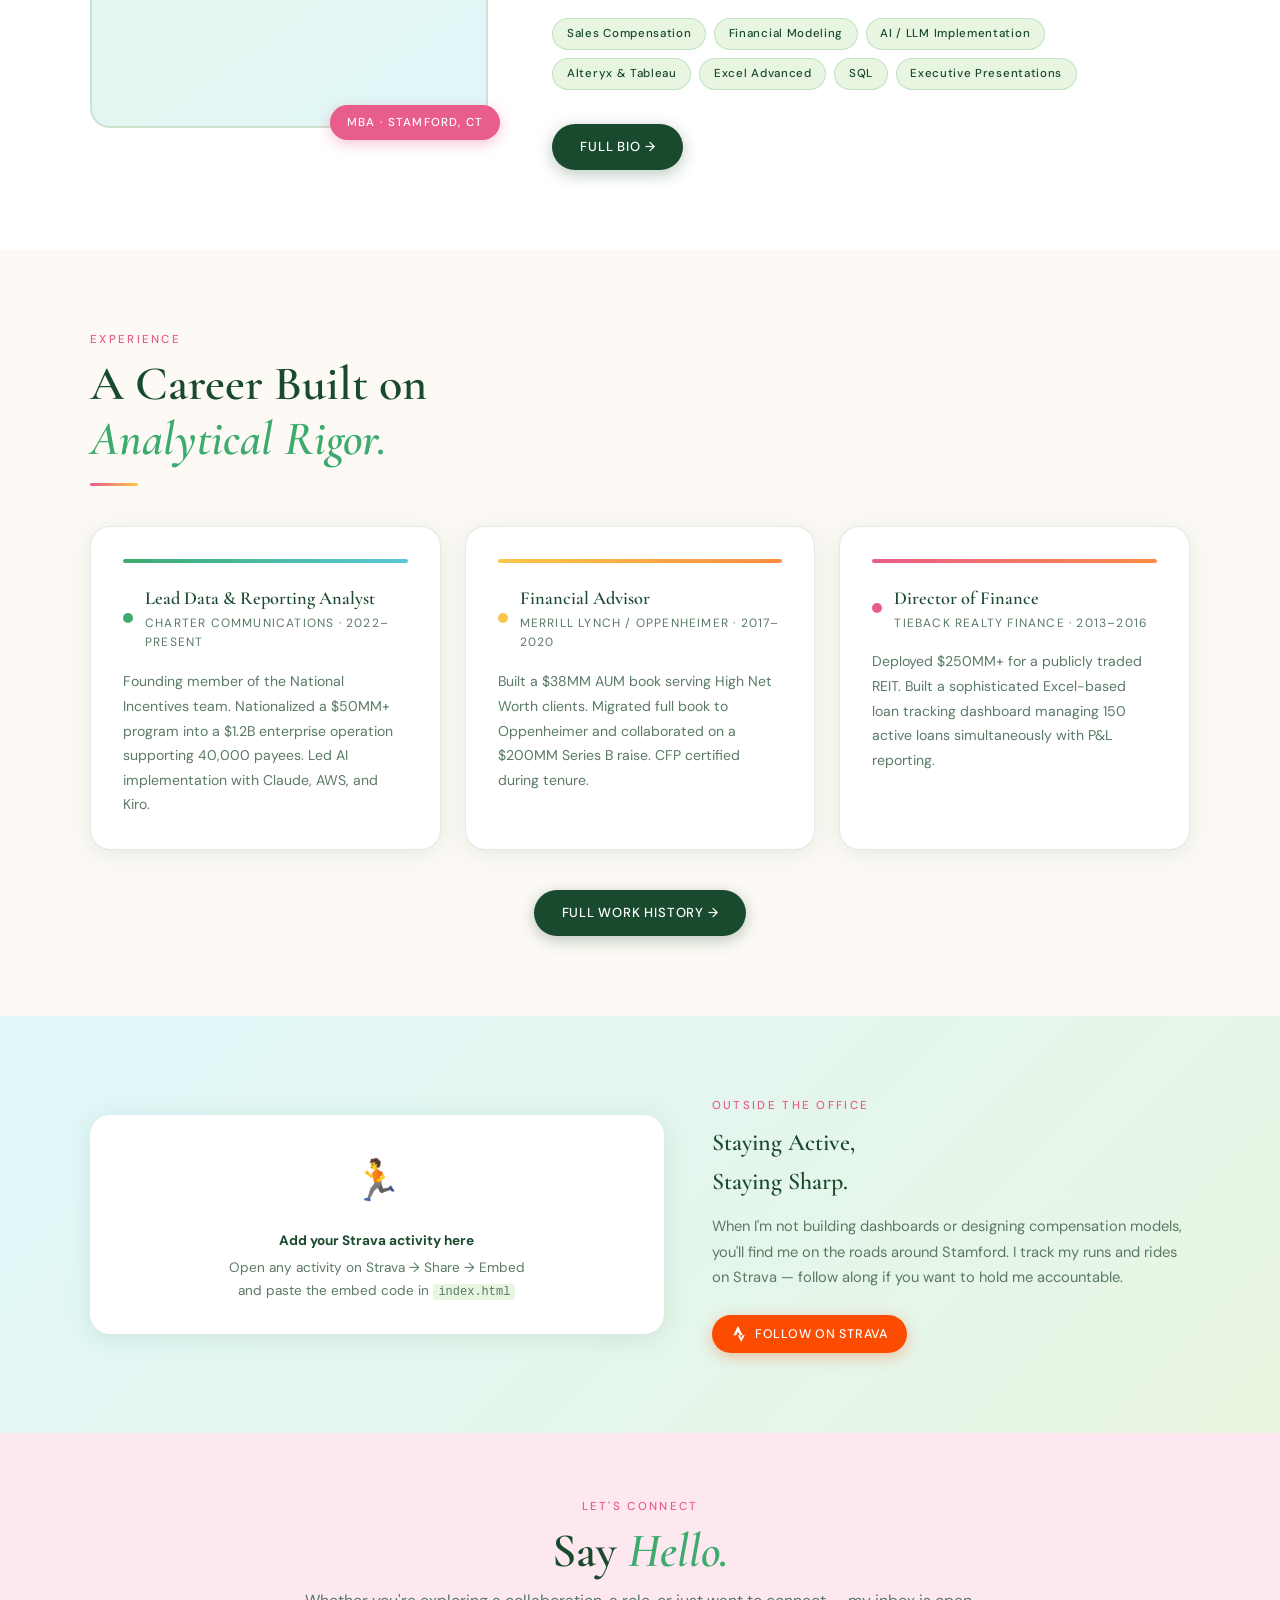
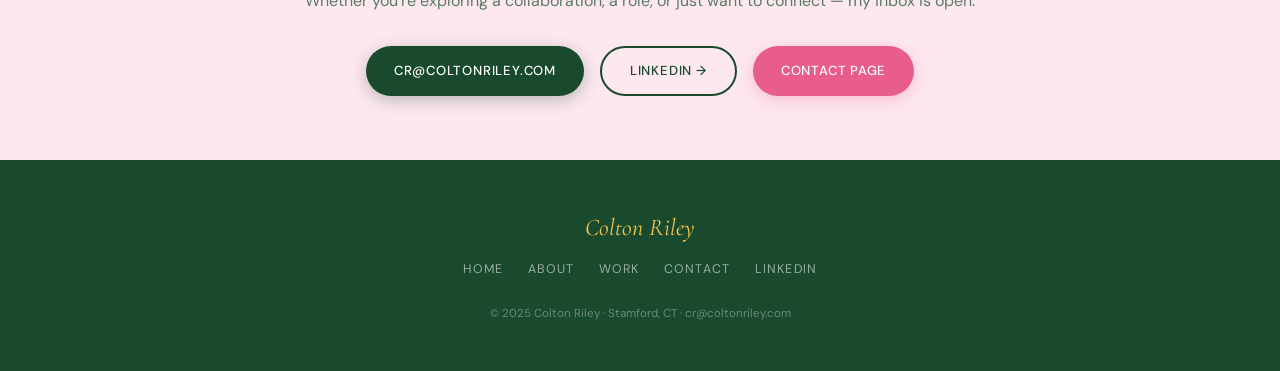
==== commit a15c810a: "Add files via upload" ====
--- a/index.html
+++ b/index.html
@@ -198,6 +198,7 @@
     <li><a href="about.html">About</a></li>
     <li><a href="work.html">Work</a></li>
     <li><a href="contact.html">Contact</a></li>
+    <li><a href="road-to-miami.html">🏃 Road to Miami</a></li>
     <li class="nav-private"><a href="private.html">🔒 Private</a></li>
   </ul>
 </nav>
@@ -249,7 +250,9 @@
     <div class="about-grid">
       <div class="about-photo-block">
         <div class="about-photo-placeholder">
-          <img src="photo.jpg" alt="Colton Riley" />
+          <!-- Replace src below with your photo: <img src="photo.jpg" alt="Colton Riley" /> -->
+          <span style="font-size:3rem;">🌿</span>
+          <span style="color:var(--muted);font-size:0.78rem;">Add your photo here<br><code style="font-size:0.68rem;opacity:0.6;">photo.jpg</code></span>
         </div>
         <div class="about-photo-tag">MBA · Stamford, CT</div>
       </div>
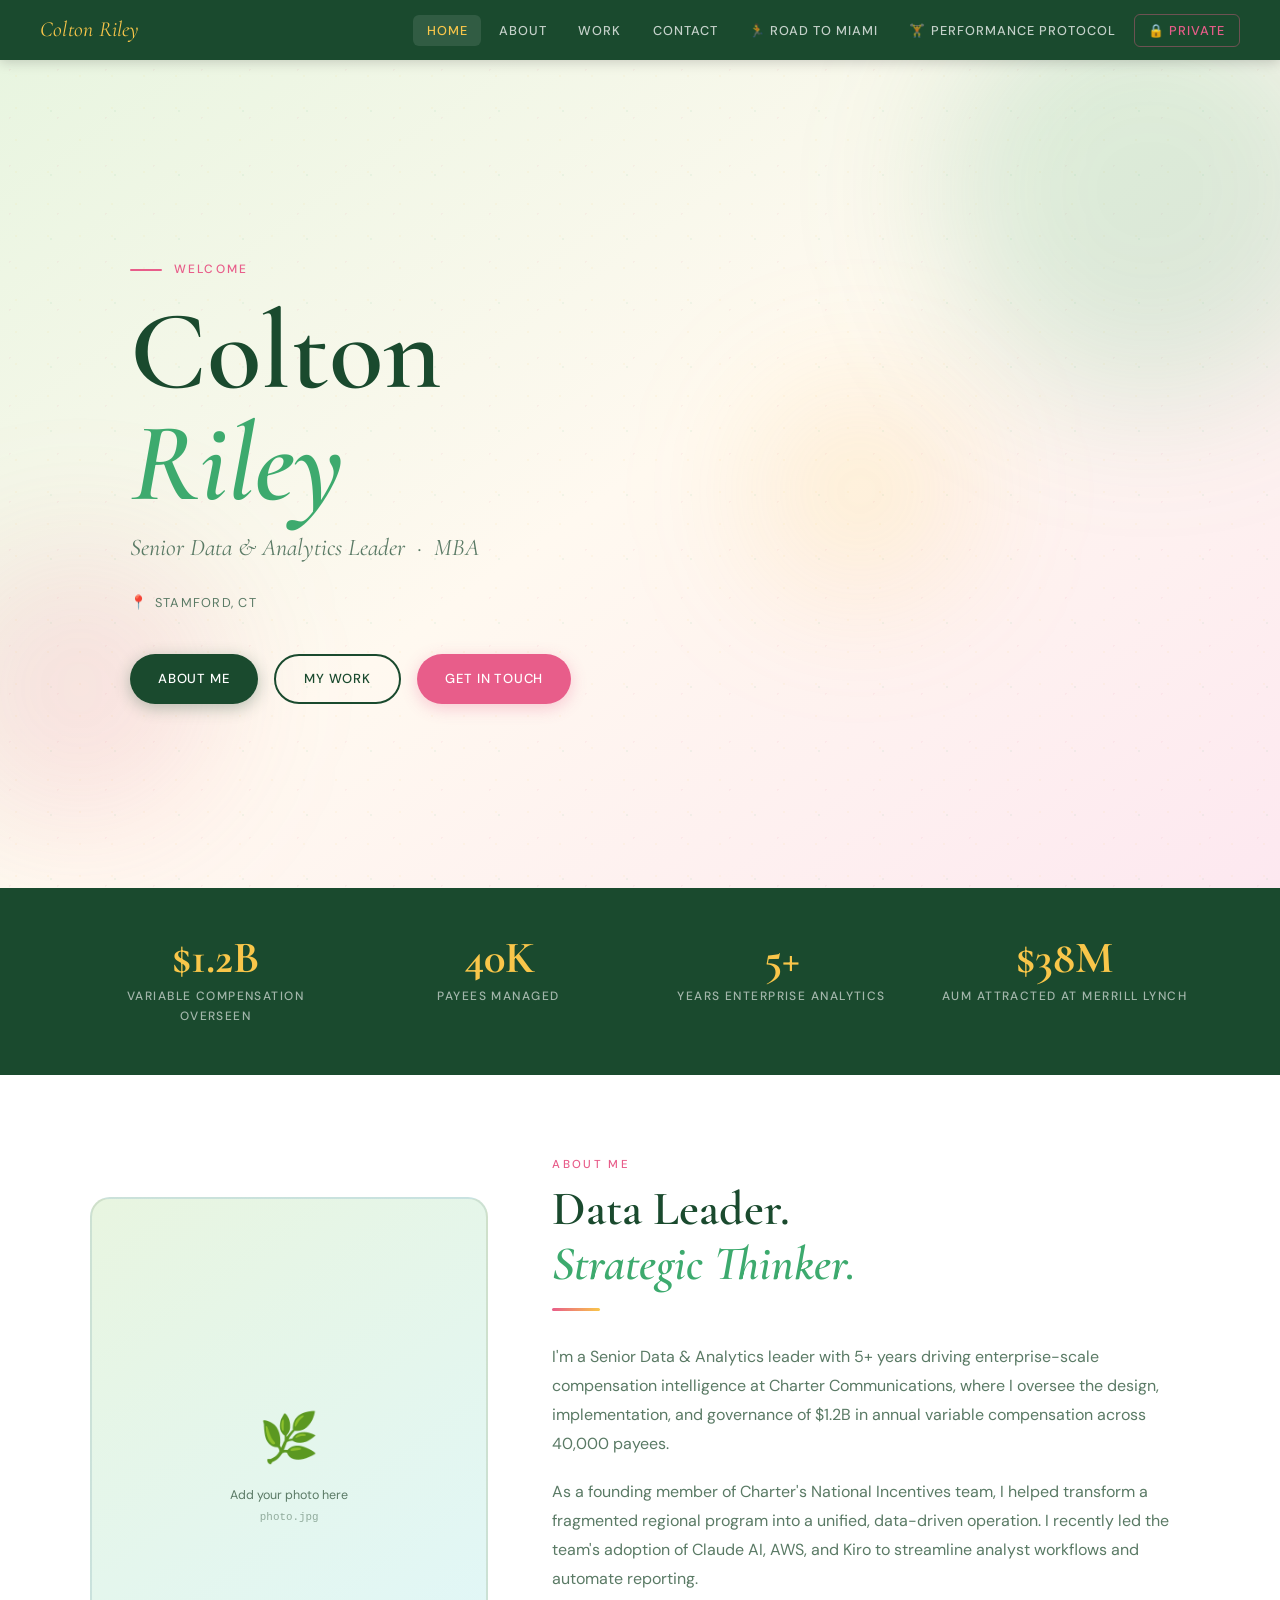
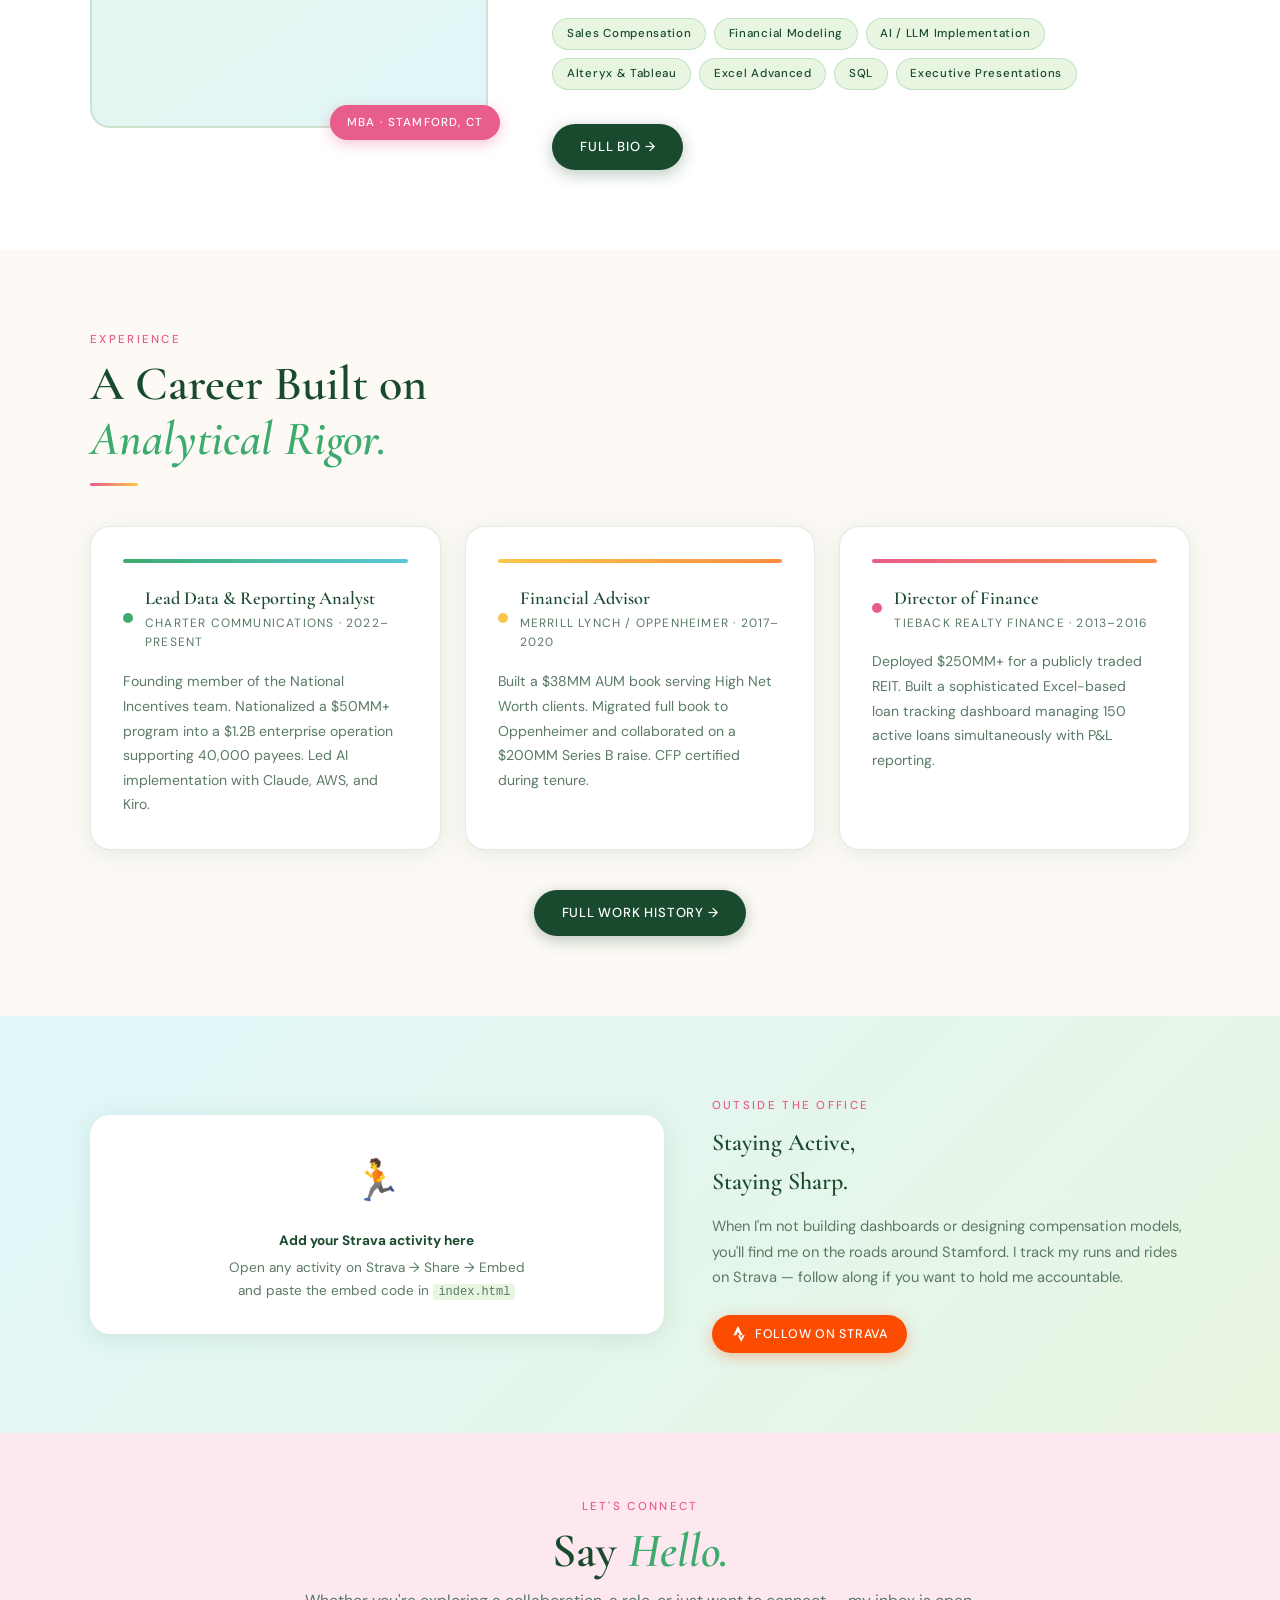
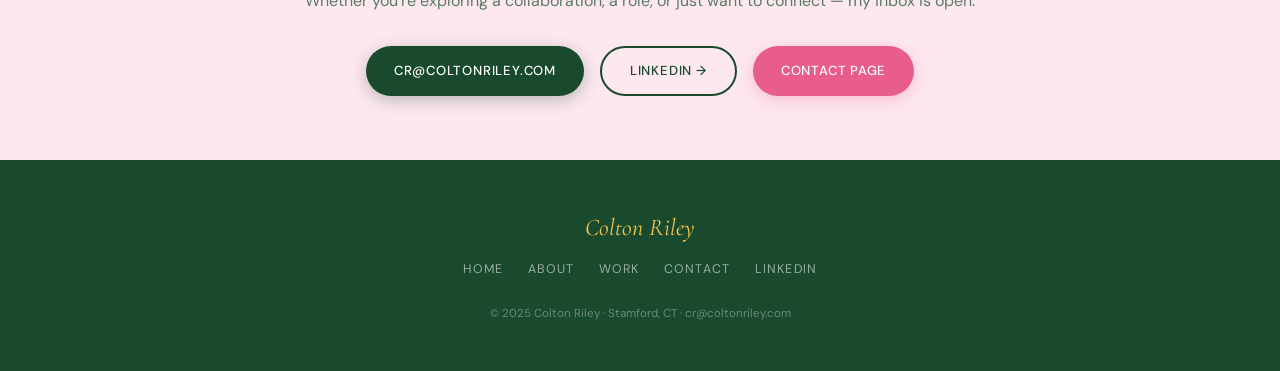
==== commit 5d39128e: "Add files via upload" ====
--- a/index.html
+++ b/index.html
@@ -199,6 +199,7 @@
     <li><a href="work.html">Work</a></li>
     <li><a href="contact.html">Contact</a></li>
     <li><a href="road-to-miami.html">🏃 Road to Miami</a></li>
+    <li><a href="riley-performance-protocol-2026.html">🏋️ Performance Protocol</a></li>
     <li class="nav-private"><a href="private.html">🔒 Private</a></li>
   </ul>
 </nav>
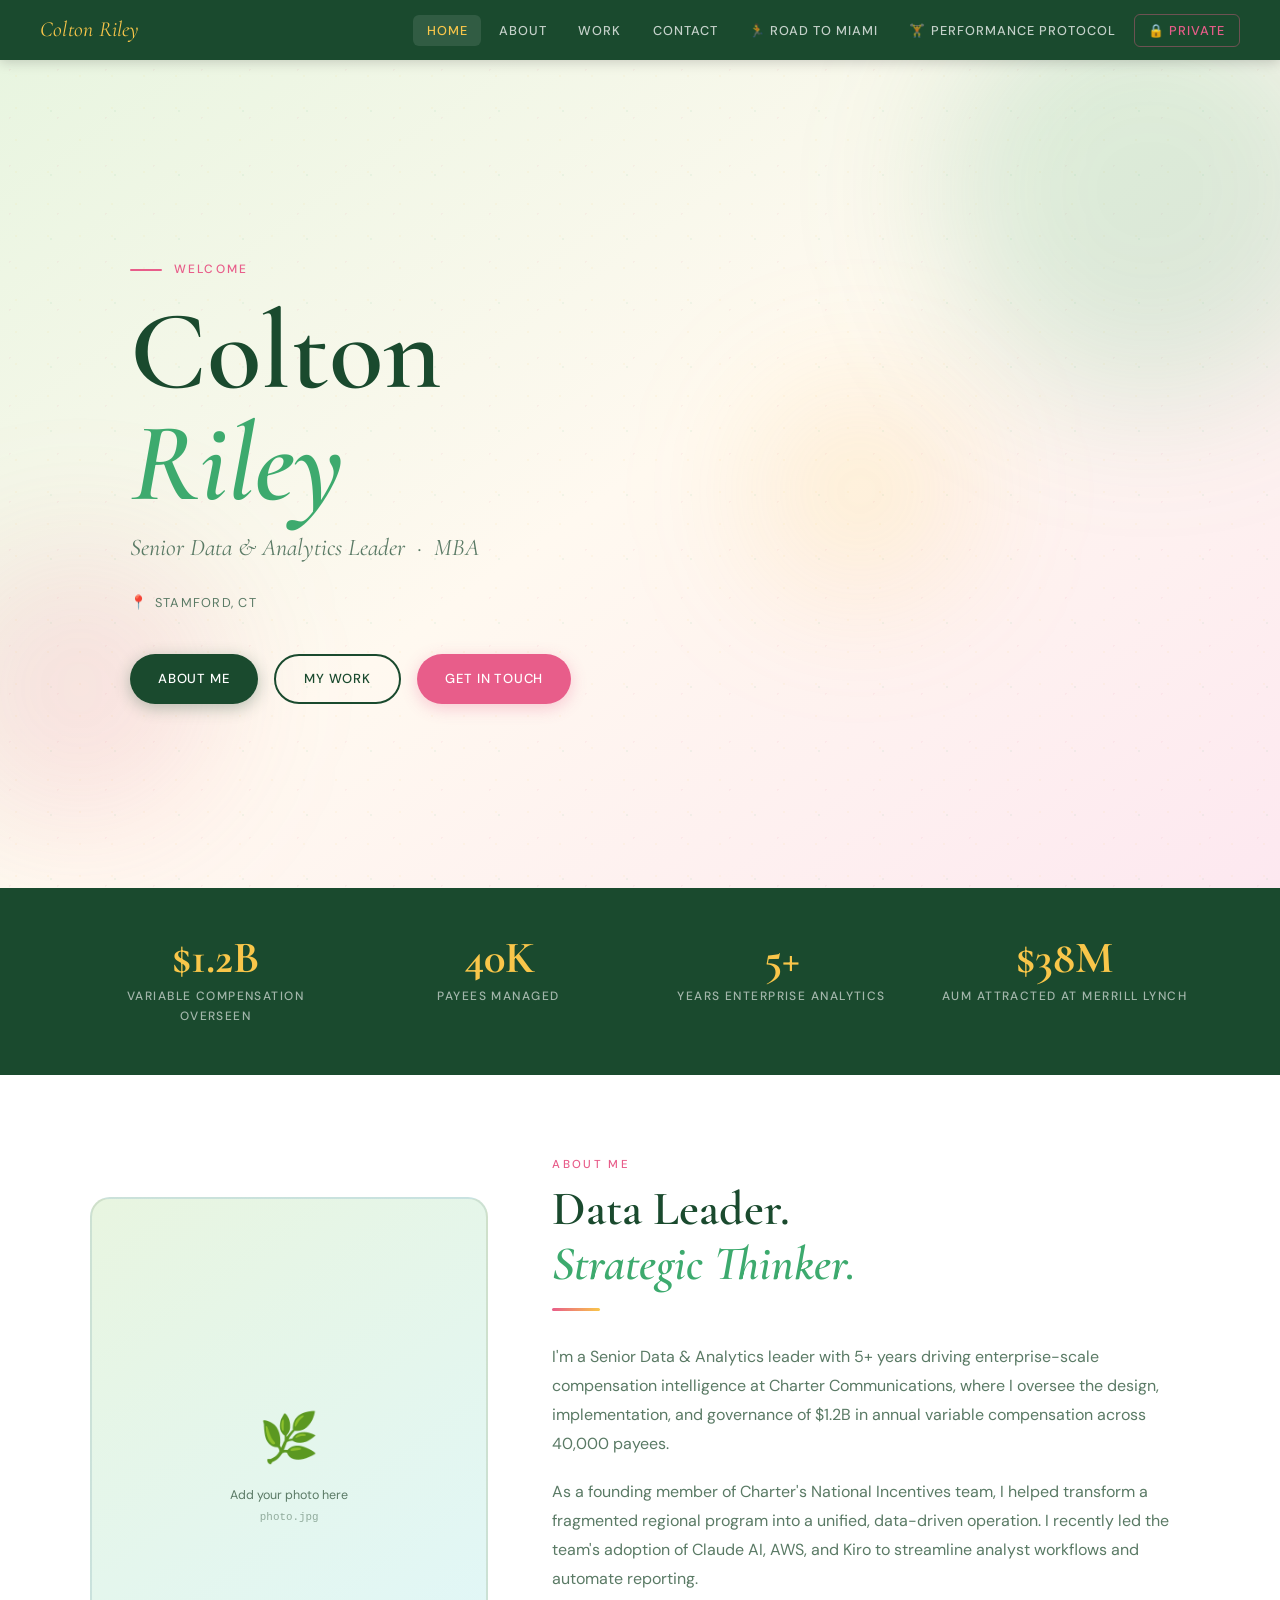
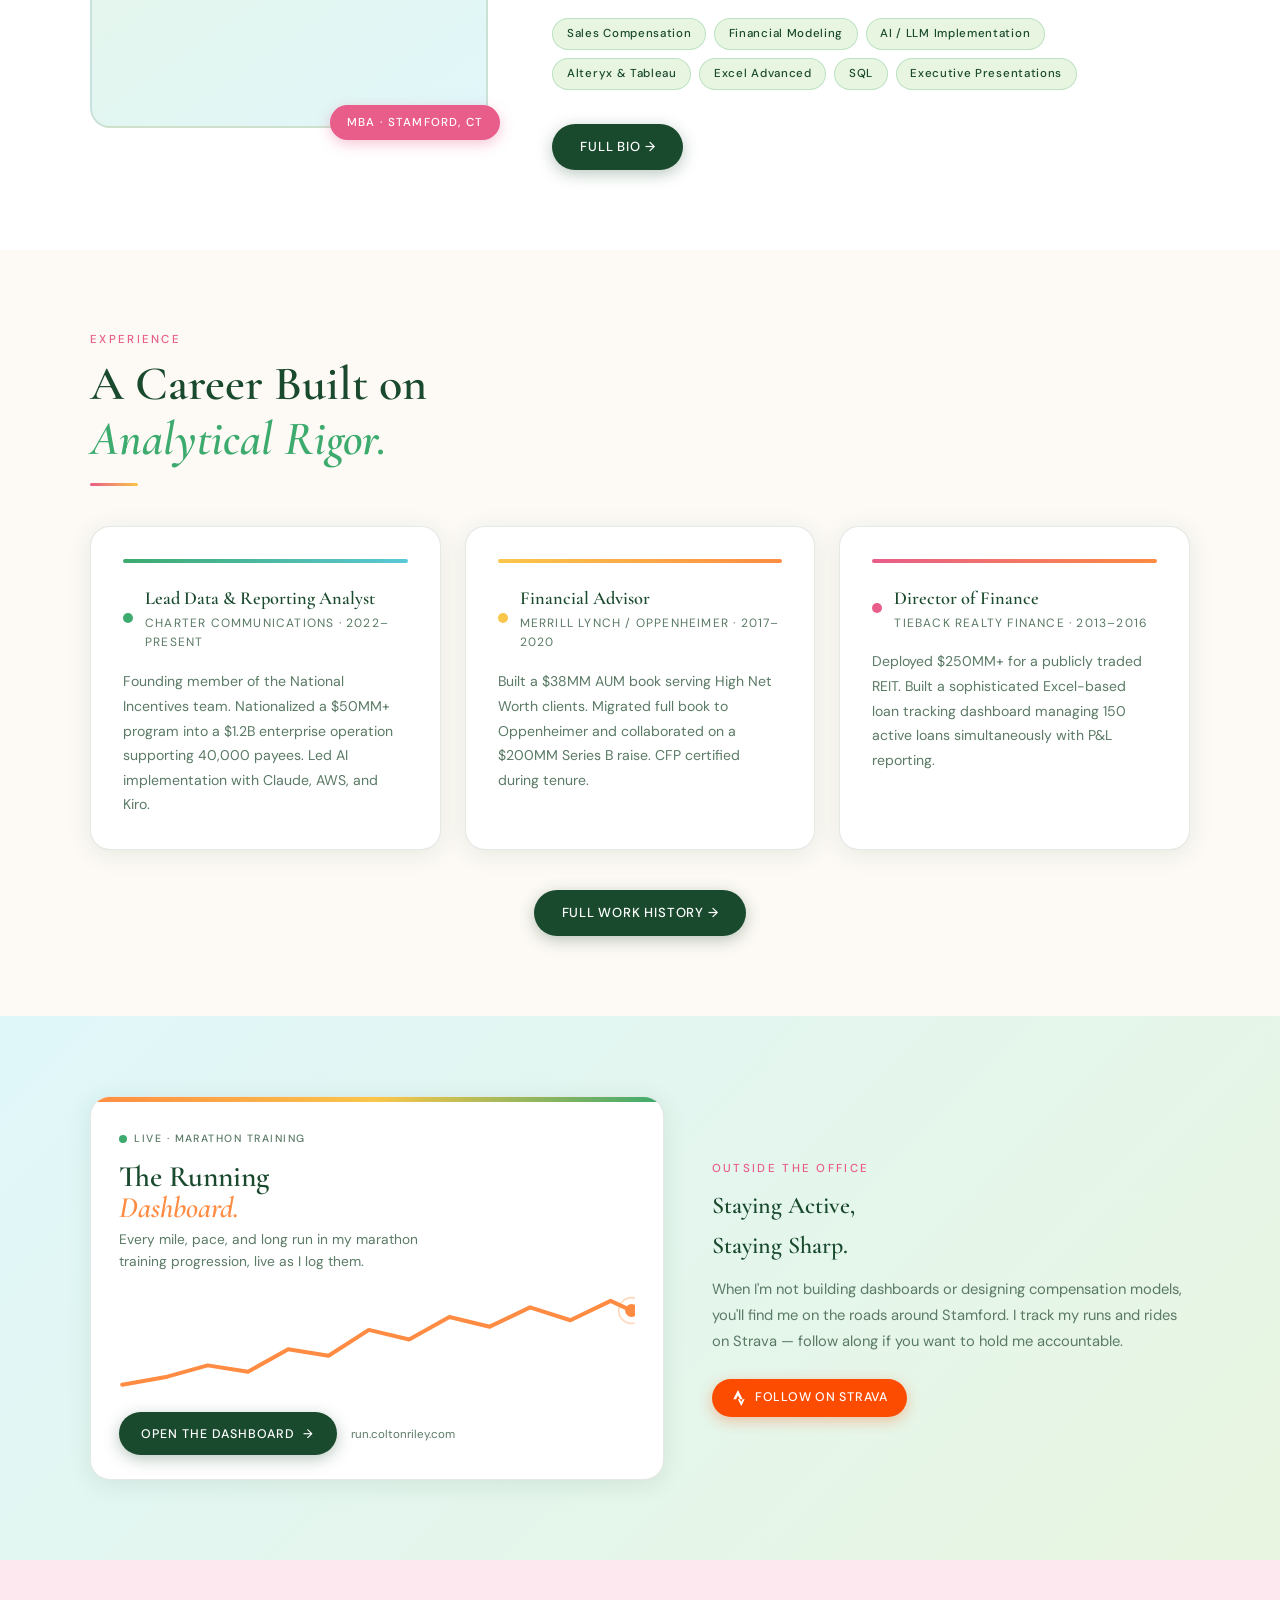
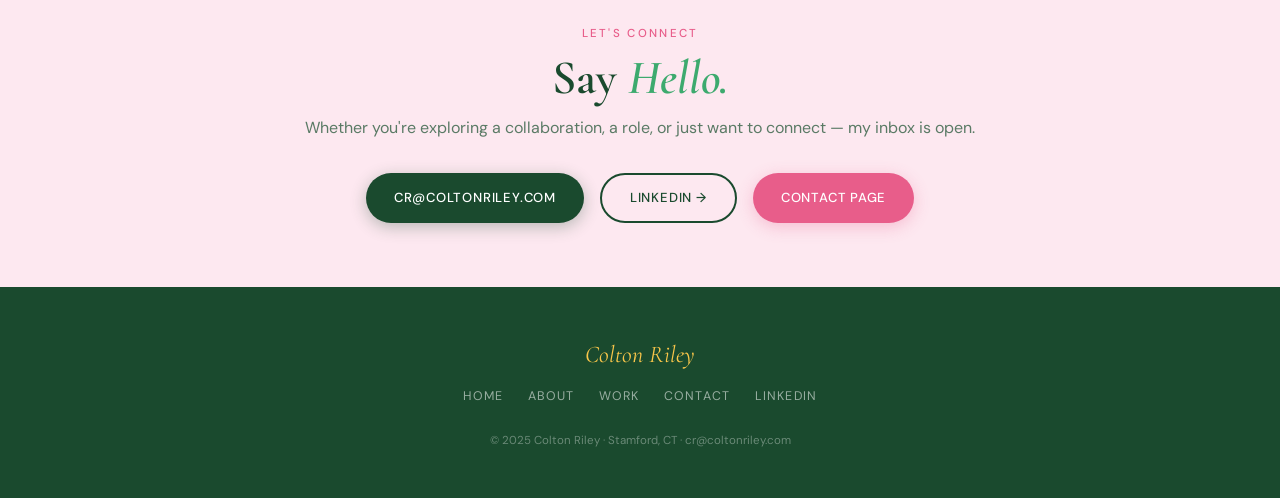
==== commit 7936379d: "Add files via upload" ====
--- a/index.html
+++ b/index.html
@@ -1,6 +1,14 @@
 <!DOCTYPE html>
 <html lang="en">
 <head>
+  <!-- Google tag (gtag.js) -->
+  <script async src="https://www.googletagmanager.com/gtag/js?id=G-JCH71CJMRZ"></script>
+  <script>
+    window.dataLayer = window.dataLayer || [];
+    function gtag(){dataLayer.push(arguments);}
+    gtag('js', new Date());
+    gtag('config', 'G-JCH71CJMRZ');
+  </script>
   <meta charset="UTF-8" />
   <meta name="viewport" content="width=device-width, initial-scale=1.0" />
   <title>Colton Riley — Data & Analytics Leader</title>
@@ -128,11 +136,6 @@
       gap: 3rem;
       align-items: center;
     }
-    .strava-embed-wrap {
-      border-radius: var(--radius-lg);
-      overflow: hidden;
-      box-shadow: var(--shadow);
-    }
     .strava-info h3 {
       font-family: var(--font-serif);
       font-size: 1.5rem;
@@ -163,6 +166,92 @@
       box-shadow: 0 4px 14px rgba(252,76,2,0.3);
     }
     .strava-badge:hover { transform: translateY(-2px); box-shadow: 0 8px 22px rgba(252,76,2,0.35); }
+
+    /* Running dashboard card */
+    .run-card {
+      display: block;
+      position: relative;
+      background: white;
+      border-radius: var(--radius-lg);
+      border: 1px solid var(--border);
+      box-shadow: var(--shadow);
+      padding: 1.75rem 1.75rem 1.5rem;
+      overflow: hidden;
+      transition: transform 0.25s, box-shadow 0.25s;
+    }
+    .run-card:hover { transform: translateY(-4px); box-shadow: 0 16px 40px rgba(26,74,46,0.16); }
+    .run-card::before {
+      content: '';
+      position: absolute;
+      inset: 0 0 auto 0;
+      height: 5px;
+      background: linear-gradient(90deg, var(--mango), var(--gold), var(--mint));
+    }
+    .run-live {
+      display: inline-flex;
+      align-items: center;
+      gap: 0.45rem;
+      font-size: 0.66rem;
+      font-weight: 500;
+      letter-spacing: 0.14em;
+      text-transform: uppercase;
+      color: var(--muted);
+    }
+    .run-live i {
+      width: 8px; height: 8px;
+      border-radius: 50%;
+      background: var(--mint);
+      animation: run-pulse 1.8s infinite;
+    }
+    @keyframes run-pulse {
+      0%   { box-shadow: 0 0 0 0 rgba(61,170,110,0.55); }
+      70%  { box-shadow: 0 0 0 9px rgba(61,170,110,0); }
+      100% { box-shadow: 0 0 0 0 rgba(61,170,110,0); }
+    }
+    .run-card h3 {
+      font-family: var(--font-serif);
+      font-size: 1.85rem;
+      font-weight: 600;
+      color: var(--palm);
+      line-height: 1.05;
+      margin: 0.6rem 0 0.3rem;
+    }
+    .run-card h3 em { font-style: italic; color: var(--mango); }
+    .run-card p { color: var(--muted); font-size: 0.86rem; line-height: 1.6; max-width: 34ch; margin: 0; }
+    .run-card svg { display: block; width: 100%; height: auto; margin: 1rem 0 0.75rem; }
+    .run-card .trace {
+      fill: none;
+      stroke: var(--mango);
+      stroke-width: 2.5;
+      stroke-linecap: round;
+      stroke-linejoin: round;
+      stroke-dasharray: 600;
+      stroke-dashoffset: 0;
+    }
+    .run-card:hover .trace { animation: run-draw 1.4s ease-out; }
+    @keyframes run-draw { from { stroke-dashoffset: 600; } to { stroke-dashoffset: 0; } }
+    .run-card .run-cta {
+      display: inline-flex;
+      align-items: center;
+      gap: 0.5rem;
+      font-size: 0.78rem;
+      font-weight: 500;
+      letter-spacing: 0.08em;
+      text-transform: uppercase;
+      color: white;
+      background: var(--palm);
+      padding: 0.7rem 1.4rem;
+      border-radius: 50px;
+      box-shadow: 0 4px 16px rgba(26,74,46,0.3);
+      transition: background 0.2s;
+    }
+    .run-card:hover .run-cta { background: var(--palm-lt); }
+    .run-card .run-cta span { transition: transform 0.2s; }
+    .run-card:hover .run-cta span { transform: translateX(4px); }
+    .run-card .run-url { font-size: 0.72rem; color: var(--muted); margin-left: 0.9rem; }
+    @media (prefers-reduced-motion: reduce) {
+      .run-live i, .run-card:hover .trace { animation: none; }
+    }
 
     /* Contact strip */
     .contact-strip {
@@ -330,26 +419,17 @@
 <section class="strava-section">
   <div class="section-inner">
     <div class="strava-inner">
-      <div class="strava-embed-wrap">
-        <!-- 
-          STRAVA EMBED INSTRUCTIONS:
-          1. Go to strava.com and open a recent activity
-          2. Click the "..." menu → "Share Activity" → "Embed"
-          3. Copy the embed code and paste it below, replacing this placeholder div
-          
-          Example of what the embed code looks like:
-          <div class="strava-embed-placeholder" data-embed-type="activity" data-embed-id="YOUR_ACTIVITY_ID" data-style="standard"></div>
-          <script src="https://strava-embeds.com/embed.js"></script>
-        -->
-        <div style="background:white; padding:2rem; border-radius:var(--radius-lg); text-align:center; min-height:200px; display:flex; flex-direction:column; align-items:center; justify-content:center; gap:1rem; color:var(--muted);">
-          <div style="font-size:2.5rem;">🏃</div>
-          <div style="font-size:0.85rem; line-height:1.7;">
-            <strong style="color:var(--palm); display:block; margin-bottom:0.25rem;">Add your Strava activity here</strong>
-            Open any activity on Strava → Share → Embed<br>
-            and paste the embed code in <code style="font-size:0.75rem; background:var(--mint-lt); padding:1px 5px; border-radius:3px;">index.html</code>
-          </div>
-        </div>
-      </div>
+      <a class="run-card" href="https://run.coltonriley.com" aria-label="Open the running dashboard at run.coltonriley.com">
+        <span class="run-live"><i></i> Live · Marathon Training</span>
+        <h3>The Running<br><em>Dashboard.</em></h3>
+        <p>Every mile, pace, and long run in my marathon training progression, live as I log them.</p>
+        <svg viewBox="0 0 320 70" aria-hidden="true">
+          <path class="trace" d="M2 60 L30 55 L55 48 L80 52 L105 38 L130 42 L155 26 L180 32 L205 18 L230 24 L255 12 L280 20 L305 8 L318 14"/>
+          <circle cx="318" cy="14" r="4" fill="#ff8c42"/>
+          <circle cx="318" cy="14" r="8" fill="none" stroke="#ff8c42" stroke-opacity="0.35"/>
+        </svg>
+        <span class="run-cta">Open the dashboard <span>→</span></span><span class="run-url">run.coltonriley.com</span>
+      </a>
       <div class="strava-info">
         <div class="section-label">Outside the Office</div>
         <h3>Staying Active,<br>Staying Sharp.</h3>
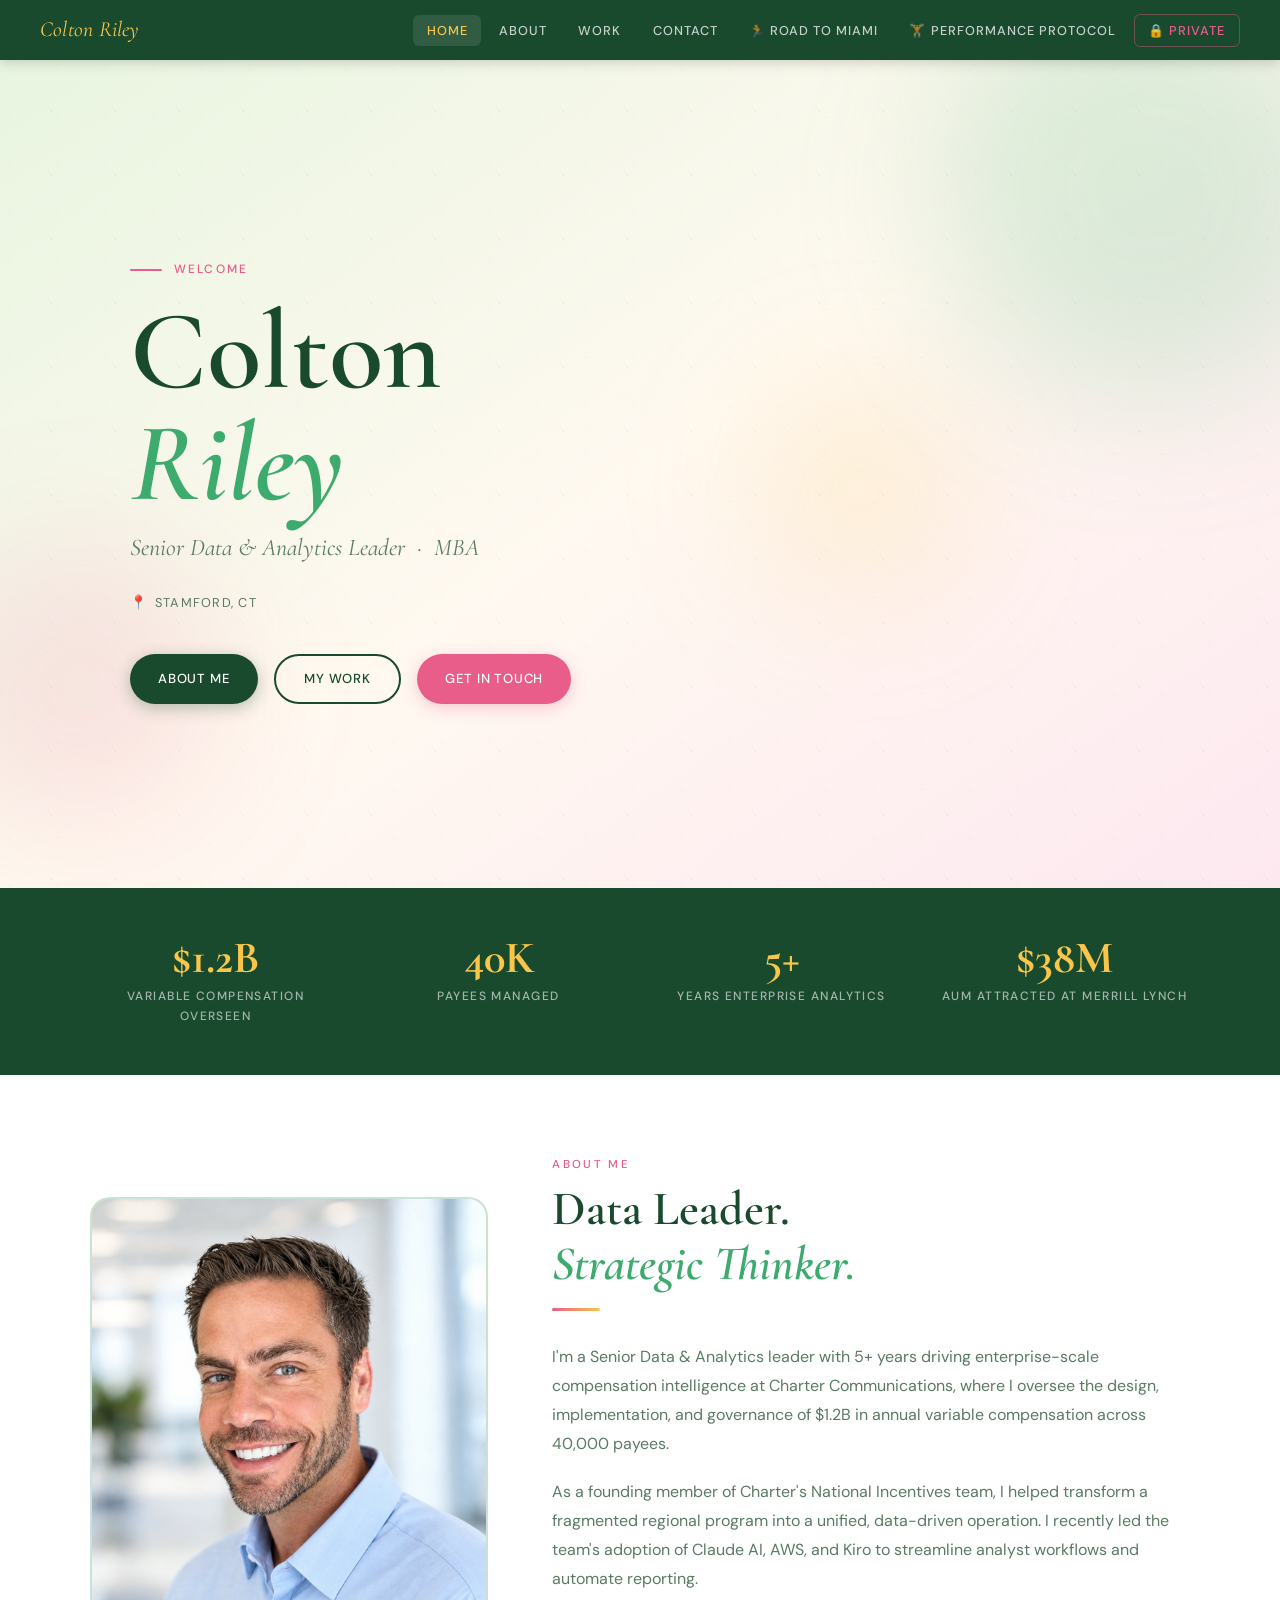
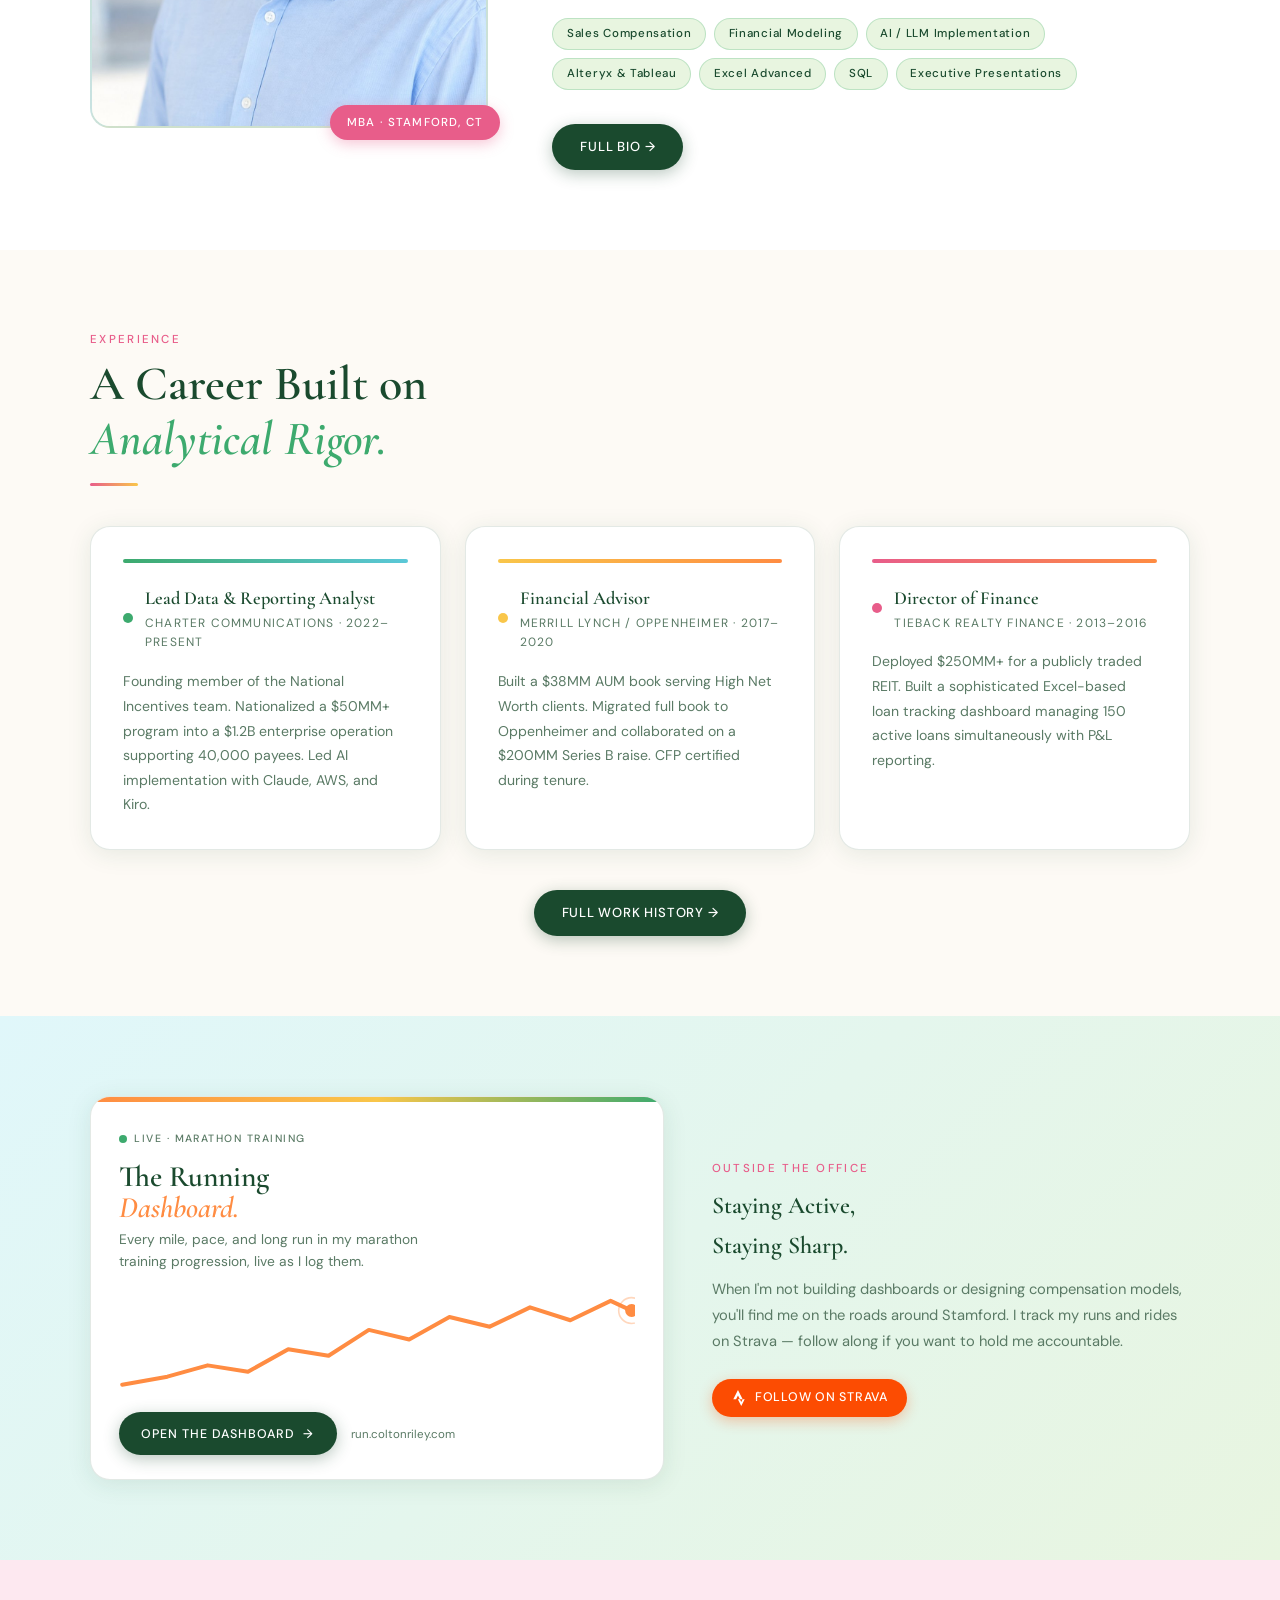
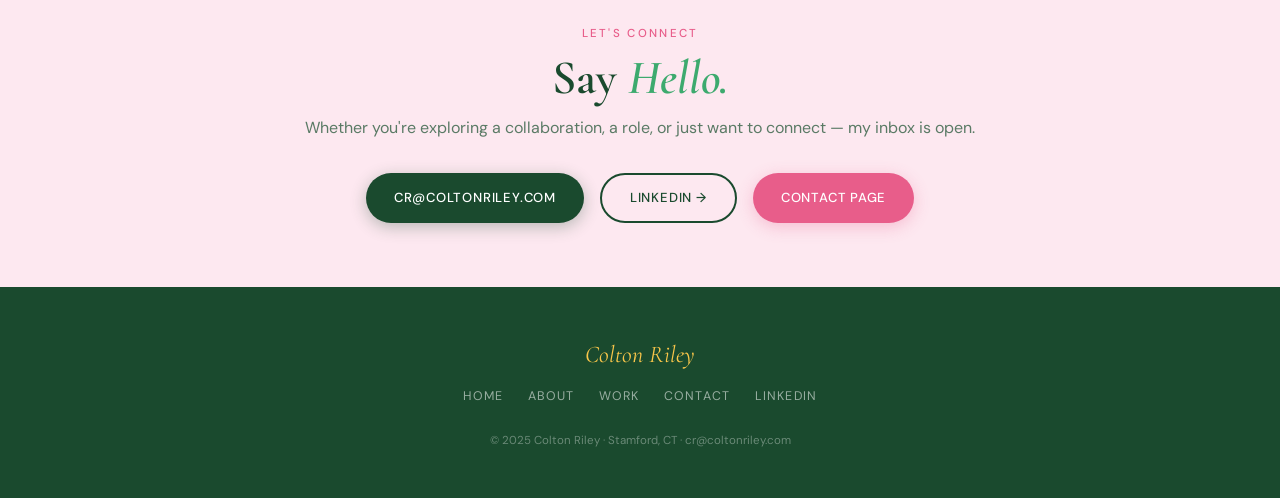
==== commit d552404a: "Add headshot to homepage and About page Co-Authored-By: Claude Fable 5.1 <noreply@anthropic.com> Cla" ====
--- a/index.html
+++ b/index.html
@@ -340,9 +340,7 @@
     <div class="about-grid">
       <div class="about-photo-block">
         <div class="about-photo-placeholder">
-          <!-- Replace src below with your photo: <img src="photo.jpg" alt="Colton Riley" /> -->
-          <span style="font-size:3rem;">🌿</span>
-          <span style="color:var(--muted);font-size:0.78rem;">Add your photo here<br><code style="font-size:0.68rem;opacity:0.6;">photo.jpg</code></span>
+          <img src="photo.jpg" alt="Colton Riley" width="1086" height="1448" loading="lazy" />
         </div>
         <div class="about-photo-tag">MBA · Stamford, CT</div>
       </div>
